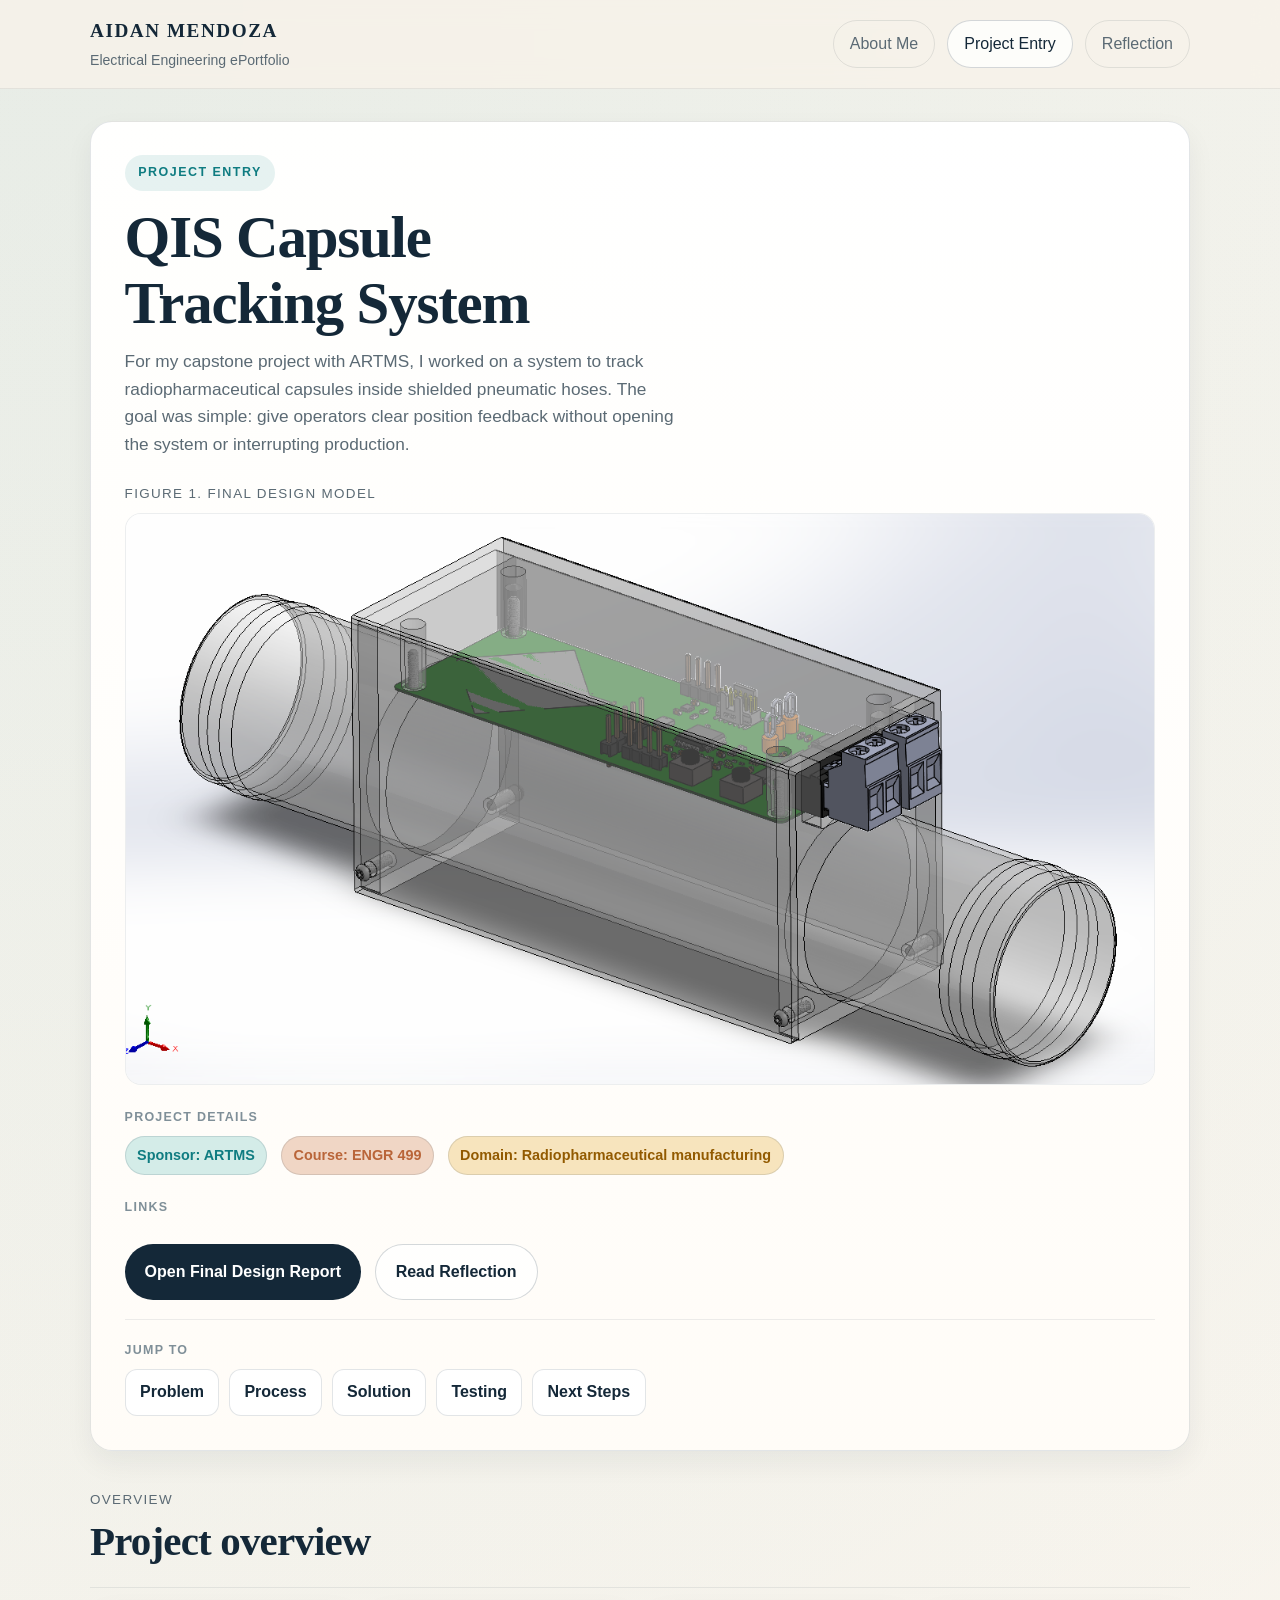
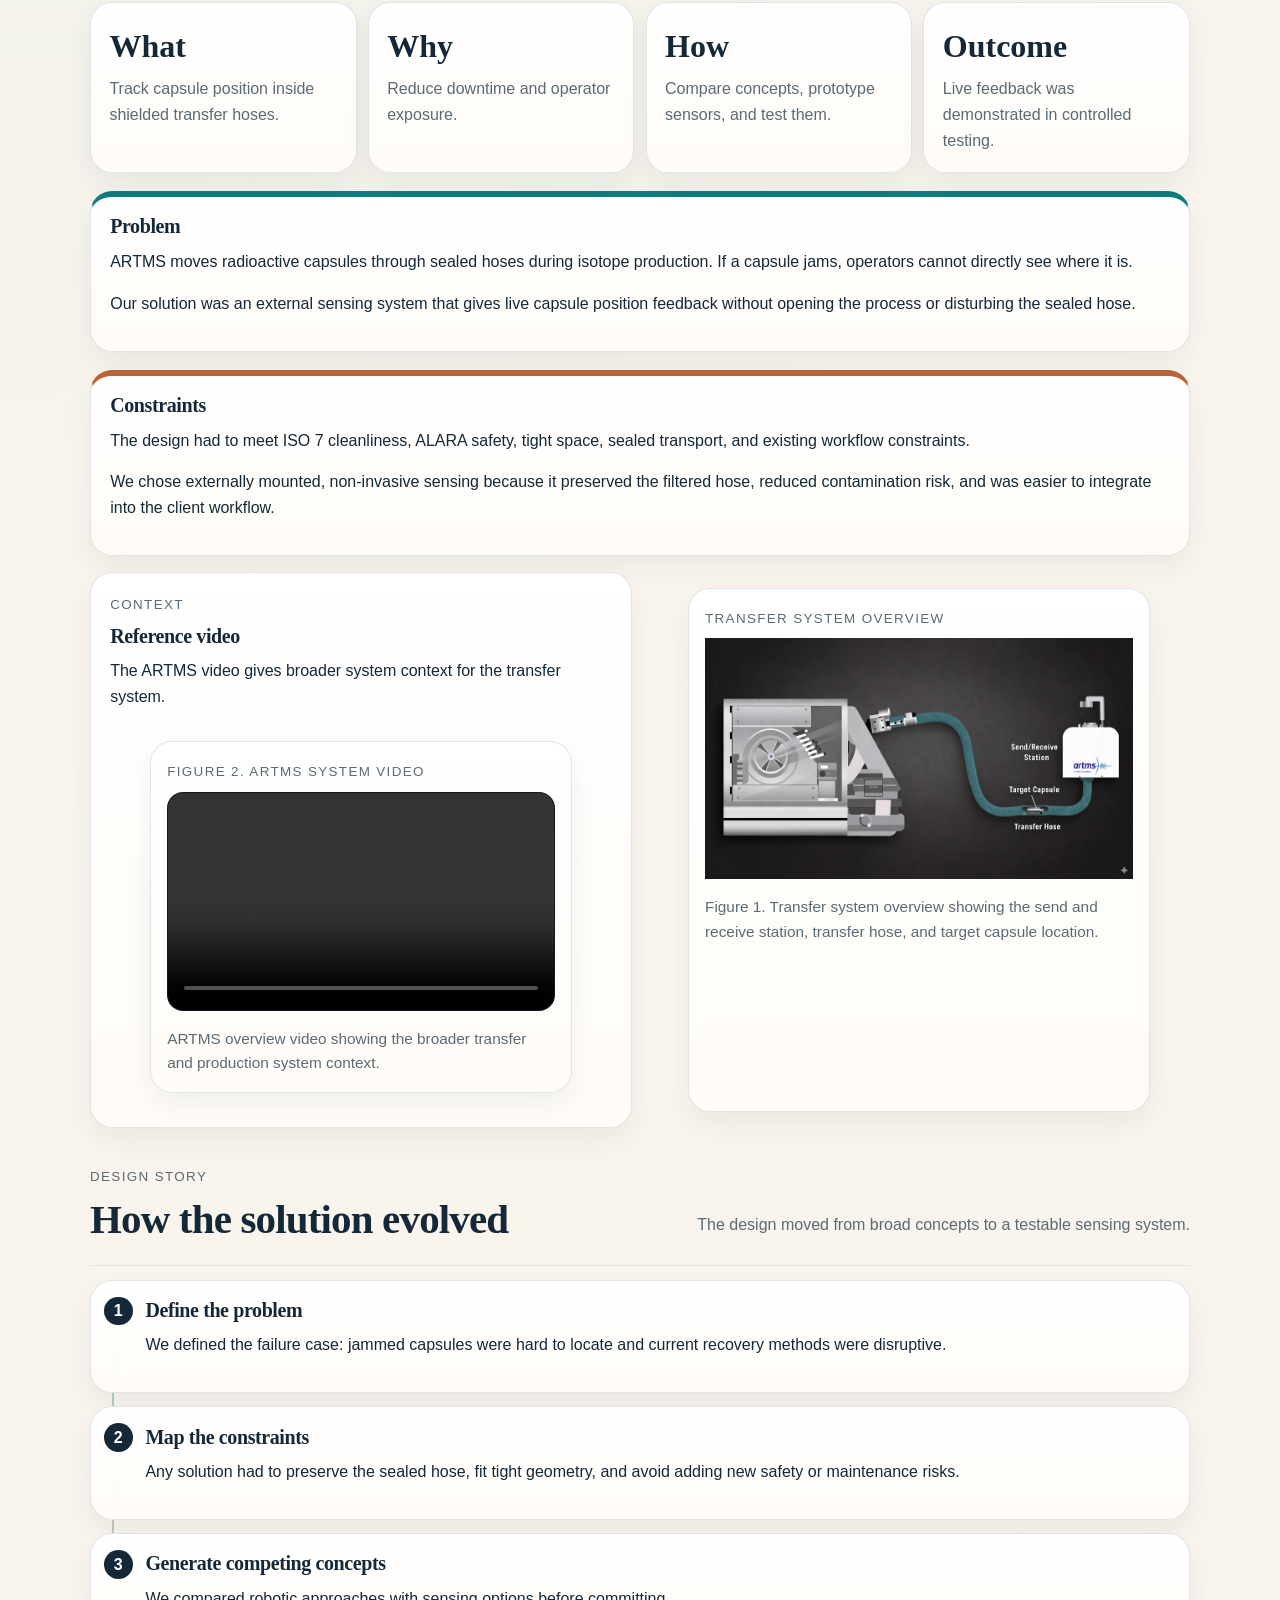
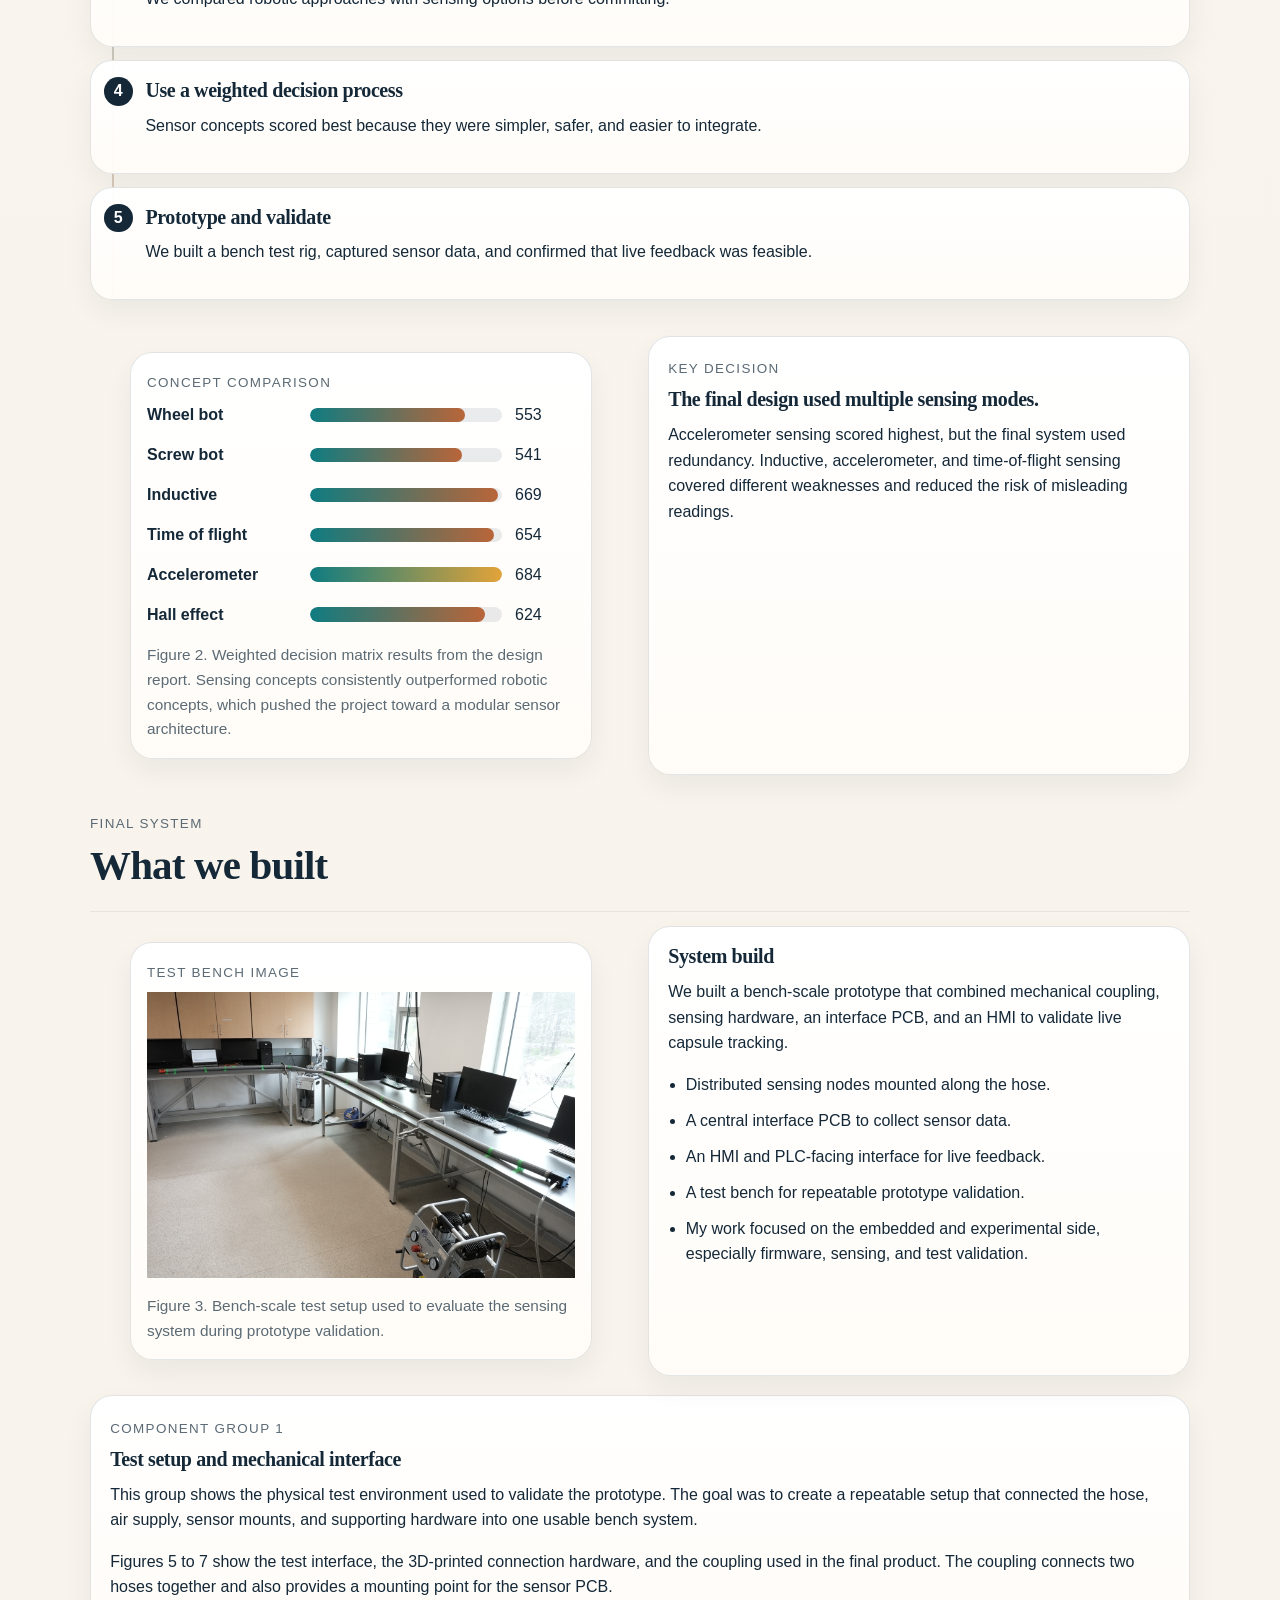
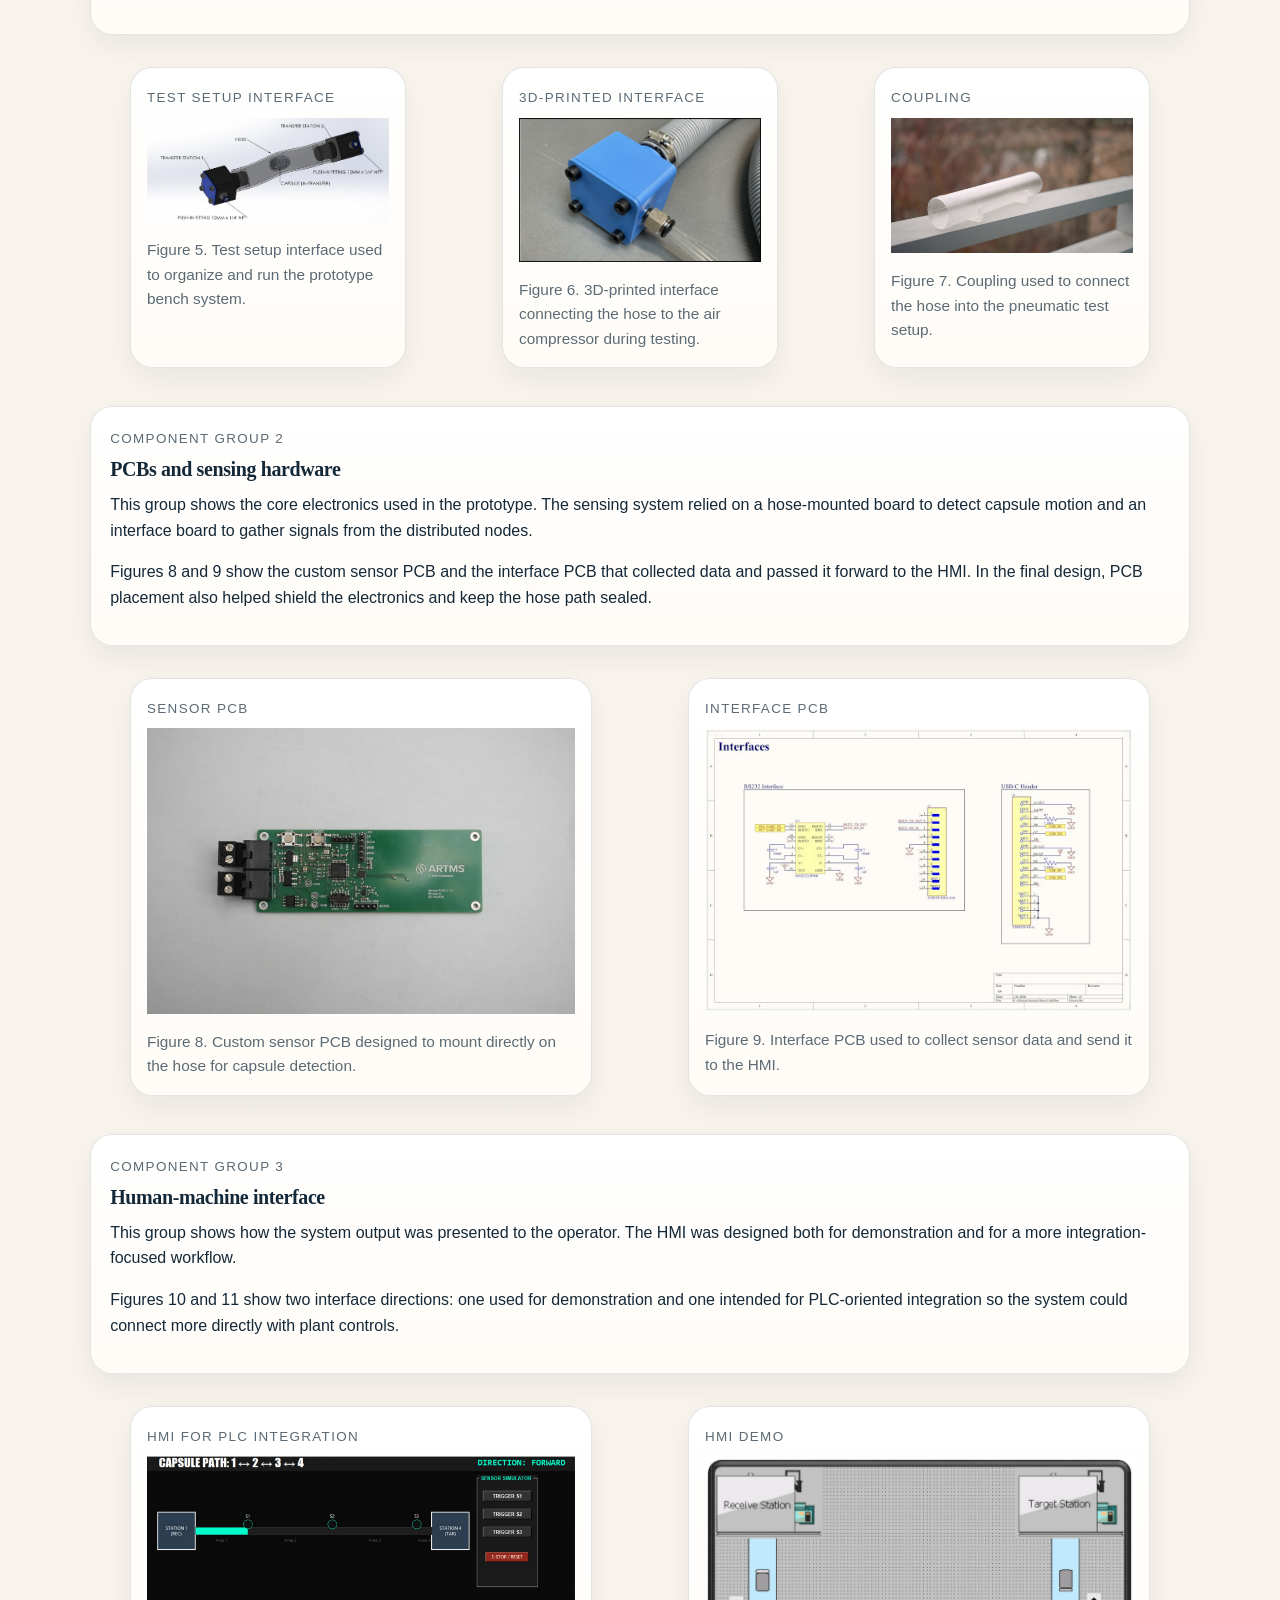
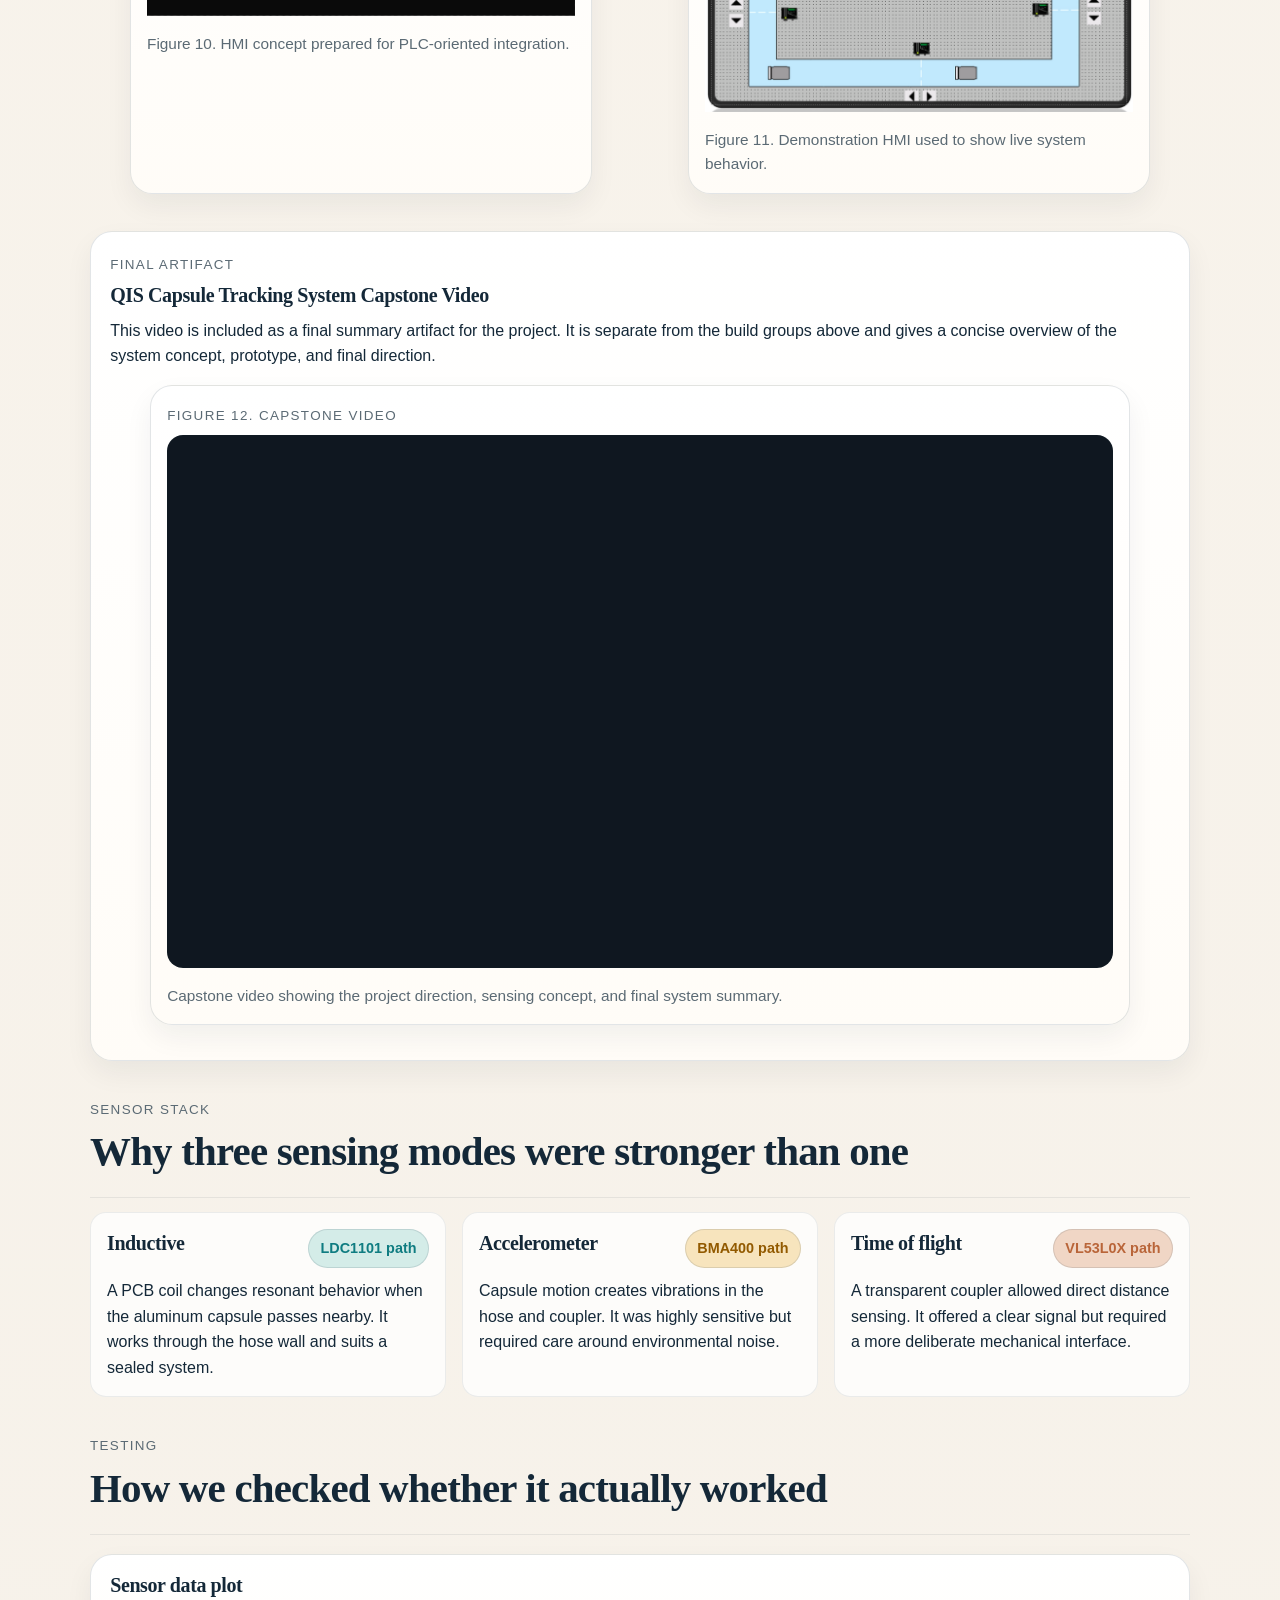
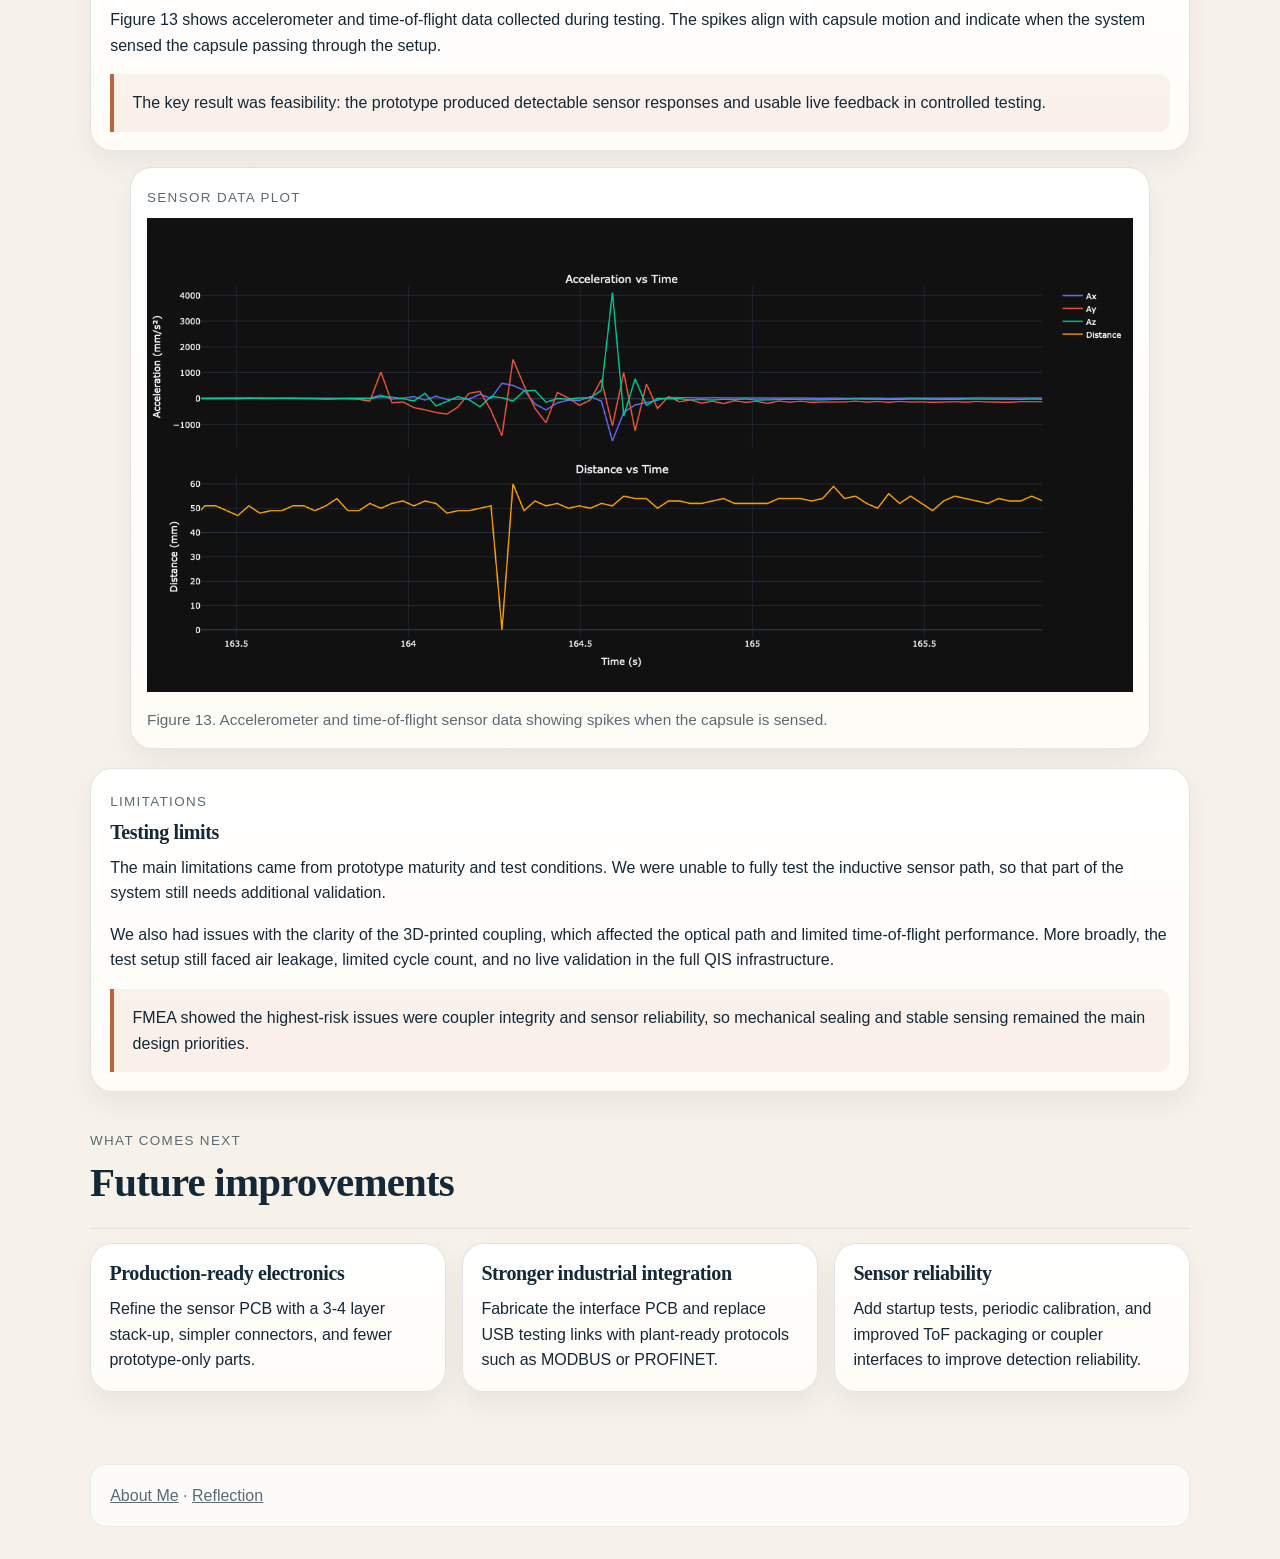
==== project.html @ 4aada0fa "Build portfolio site" ====
<!DOCTYPE html>
<html lang="en">
<head>
  <meta charset="UTF-8">
  <meta name="viewport" content="width=device-width, initial-scale=1.0">
  <title>Aidan Mendoza | Project Entry</title>
  <meta name="description" content="Capstone project entry for the ARTMS QIS Capsule Tracking System.">
  <link rel="stylesheet" href="styles.css">
</head>
<body>
  <header class="site-header">
    <div class="nav-shell">
      <a class="brand" href="index.html">
        <span class="brand-mark">Aidan Mendoza</span>
        <span class="brand-note">Electrical Engineering ePortfolio</span>
      </a>
      <nav class="nav-links" aria-label="Primary">
        <a href="index.html">About Me</a>
        <a href="project.html" aria-current="page">Project Entry</a>
        <a href="reflection.html">Reflection</a>
      </nav>
    </div>
  </header>

  <main class="page-shell">
    <section class="hero project-hero-full" id="top">
      <article class="hero-panel">
        <span class="kicker">Project Entry</span>
        <h1>QIS Capsule Tracking System</h1>
        <p class="lead">
          For my capstone project with ARTMS, I worked on a system to track radiopharmaceutical capsules inside shielded pneumatic hoses. The goal was simple: give operators clear position feedback without opening the system or interrupting production.
        </p>
        <figure class="hero-figure">
          <span class="figure-title">Figure 1. Final Design Model</span>
          <img src="finaldeisng.png" alt="Final 3D model of the QIS capsule tracking system with all major components.">
        </figure>
        <div class="hero-group">
          <span class="hero-group-label">Project Details</span>
        <div class="tag-list">
          <span class="tag teal">Sponsor: ARTMS</span>
          <span class="tag copper">Course: ENGR 499</span>
          <span class="tag signal">Domain: Radiopharmaceutical manufacturing</span>
        </div>
        </div>
        <div class="hero-group">
          <span class="hero-group-label">Links</span>
        <div class="hero-actions">
          <a class="button" href="Final Design Report I32.pdf">Open Final Design Report</a>
          <a class="ghost-button" href="reflection.html">Read Reflection</a>
        </div>
        </div>
        <nav class="project-subnav" aria-label="Project sections">
          <span class="hero-group-label">Jump To</span>
        <div class="project-anchors">
          <a href="#problem">Problem</a>
          <a href="#process">Process</a>
          <a href="#solution">Solution</a>
          <a href="#testing">Testing</a>
          <a href="#next">Next Steps</a>
        </div>
        </nav>
      </article>
    </section>

    <section class="section" id="problem">
      <div class="section-heading">
        <div>
          <span class="eyebrow">Overview</span>
          <h2>Project overview</h2>
        </div>
      </div>

      <div class="project-vitals">
        <article class="stat-card">
          <strong>What</strong>
          <span>Track capsule position inside shielded transfer hoses.</span>
        </article>
        <article class="stat-card">
          <strong>Why</strong>
          <span>Reduce downtime and operator exposure.</span>
        </article>
        <article class="stat-card">
          <strong>How</strong>
          <span>Compare concepts, prototype sensors, and test them.</span>
        </article>
        <article class="stat-card">
          <strong>Outcome</strong>
          <span>Live feedback was demonstrated in controlled testing.</span>
        </article>
      </div>

      <article class="panel topline-teal overview-block">
        <h3>Problem</h3>
        <p>
          ARTMS moves radioactive capsules through sealed hoses during isotope production. If a capsule jams, operators cannot directly see where it is.
        </p>
        <p>
          Our solution was an external sensing system that gives live capsule position feedback without opening the process or disturbing the sealed hose.
        </p>
      </article>

      <article class="panel topline-copper overview-block">
        <h3>Constraints</h3>
        <p>
          The design had to meet ISO 7 cleanliness, ALARA safety, tight space, sealed transport, and existing workflow constraints.
        </p>
        <p>
          We chose externally mounted, non-invasive sensing because it preserved the filtered hose, reduced contamination risk, and was easier to integrate into the client workflow.
        </p>
      </article>

      <div class="media-grid project-overview-media">
        <article class="panel">
          <span class="eyebrow">Context</span>
          <h3>Reference video</h3>
          <p>
            The ARTMS video gives broader system context for the transfer system.
          </p>
          <div class="embedded-video-stack">
            <figure class="viz">
              <span class="figure-title">Figure 2. ARTMS System Video</span>
              <div class="video-shell">
                <video class="video-frame" controls preload="metadata">
                  <source src="https://artms.ca/wp-content/themes/artms-2021/videos/expand_your_reach_telix.mp4" type="video/mp4">
                  Your browser does not support embedded video.
                </video>
              </div>
              <figcaption>
                ARTMS overview video showing the broader transfer and production system context.
              </figcaption>
            </figure>
          </div>
        </article>

        <figure class="viz">
          <span class="figure-title">Transfer System Overview</span>
          <img src="transferiamge.png" alt="ARTMS transfer hose system showing the send and receive station, transfer hose, and target capsule.">
          <figcaption>
            Figure 1. Transfer system overview showing the send and receive station, transfer hose, and target capsule location.
          </figcaption>
        </figure>
      </div>
    </section>

    <section class="section" id="process">
      <div class="section-heading">
        <div>
          <span class="eyebrow">Design Story</span>
          <h2>How the solution evolved</h2>
        </div>
        <p class="section-copy">
          The design moved from broad concepts to a testable sensing system.
        </p>
      </div>

      <div class="timeline">
        <article class="timeline-card" data-step="1">
          <h3>Define the problem</h3>
          <p>
            We defined the failure case: jammed capsules were hard to locate and current recovery methods were disruptive.
          </p>
        </article>
        <article class="timeline-card" data-step="2">
          <h3>Map the constraints</h3>
          <p>
            Any solution had to preserve the sealed hose, fit tight geometry, and avoid adding new safety or maintenance risks.
          </p>
        </article>
        <article class="timeline-card" data-step="3">
          <h3>Generate competing concepts</h3>
          <p>
            We compared robotic approaches with sensing options before committing.
          </p>
        </article>
        <article class="timeline-card" data-step="4">
          <h3>Use a weighted decision process</h3>
          <p>
            Sensor concepts scored best because they were simpler, safer, and easier to integrate.
          </p>
        </article>
        <article class="timeline-card" data-step="5">
          <h3>Prototype and validate</h3>
          <p>
            We built a bench test rig, captured sensor data, and confirmed that live feedback was feasible.
          </p>
        </article>
      </div>
    </section>

    <section class="section" id="solution">
      <div class="grid-2">
        <figure class="viz">
          <span class="figure-title">Concept Comparison</span>
          <div class="comparison-chart">
            <div class="bar-row">
              <strong>Wheel bot</strong>
              <div class="bar-track"><div class="bar-fill" style="width: 80.8%;"></div></div>
              <span>553</span>
            </div>
            <div class="bar-row">
              <strong>Screw bot</strong>
              <div class="bar-track"><div class="bar-fill" style="width: 79.1%;"></div></div>
              <span>541</span>
            </div>
            <div class="bar-row">
              <strong>Inductive</strong>
              <div class="bar-track"><div class="bar-fill" style="width: 97.8%;"></div></div>
              <span>669</span>
            </div>
            <div class="bar-row">
              <strong>Time of flight</strong>
              <div class="bar-track"><div class="bar-fill" style="width: 95.6%;"></div></div>
              <span>654</span>
            </div>
            <div class="bar-row highlight">
              <strong>Accelerometer</strong>
              <div class="bar-track"><div class="bar-fill" style="width: 100%;"></div></div>
              <span>684</span>
            </div>
            <div class="bar-row">
              <strong>Hall effect</strong>
              <div class="bar-track"><div class="bar-fill" style="width: 91.2%;"></div></div>
              <span>624</span>
            </div>
          </div>
          <figcaption>
            Figure 2. Weighted decision matrix results from the design report. Sensing concepts consistently outperformed robotic concepts, which pushed the project toward a modular sensor architecture.
          </figcaption>
        </figure>

        <article class="panel">
          <span class="eyebrow">Key Decision</span>
          <h3>The final design used multiple sensing modes.</h3>
          <p>
            Accelerometer sensing scored highest, but the final system used redundancy. Inductive, accelerometer, and time-of-flight sensing covered different weaknesses and reduced the risk of misleading readings.
          </p>
        </article>
      </div>
    </section>

    <section class="section">
      <div class="section-heading">
        <div>
          <span class="eyebrow">Final System</span>
          <h2>What we built</h2>
        </div>
      </div>

      <div class="media-grid">
        <figure class="viz">
          <span class="figure-title">Test Bench Image</span>
          <img src="DSC00459.JPG" alt="Bench-scale test setup for the QIS capsule tracking system.">
          <figcaption>
            Figure 3. Bench-scale test setup used to evaluate the sensing system during prototype validation.
          </figcaption>
        </figure>

        <article class="panel">
          <h3>System build</h3>
          <p>
            We built a bench-scale prototype that combined mechanical coupling, sensing hardware, an interface PCB, and an HMI to validate live capsule tracking.
          </p>
          <ul class="bullet-list">
            <li>Distributed sensing nodes mounted along the hose.</li>
            <li>A central interface PCB to collect sensor data.</li>
            <li>An HMI and PLC-facing interface for live feedback.</li>
            <li>A test bench for repeatable prototype validation.</li>
            <li>My work focused on the embedded and experimental side, especially firmware, sensing, and test validation.</li>
          </ul>
        </article>
      </div>

      <article class="panel build-group-copy">
        <span class="eyebrow">Component Group 1</span>
        <h3>Test setup and mechanical interface</h3>
        <p>
          This group shows the physical test environment used to validate the prototype. The goal was to create a repeatable setup that connected the hose, air supply, sensor mounts, and supporting hardware into one usable bench system.
        </p>
        <p>
          Figures 5 to 7 show the test interface, the 3D-printed connection hardware, and the coupling used in the final product. The coupling connects two hoses together and also provides a mounting point for the sensor PCB.
        </p>
      </article>

      <div class="grid-3 build-gallery">
        <figure class="viz">
          <span class="figure-title">Test Setup Interface</span>
          <img src="testsetup.png" alt="Test bench setup interface for the QIS capsule tracking prototype.">
          <figcaption>
            Figure 5. Test setup interface used to organize and run the prototype bench system.
          </figcaption>
        </figure>
        <figure class="viz">
          <span class="figure-title">3D-Printed Interface</span>
          <img src="Picture3.png" alt="3D-printed interface connecting the hose to the air compressor.">
          <figcaption>
            Figure 6. 3D-printed interface connecting the hose to the air compressor during testing.
          </figcaption>
        </figure>
        <figure class="viz">
          <span class="figure-title">Coupling</span>
          <img src="coupling.png" alt="Coupling component used in the QIS capsule tracking system test setup.">
          <figcaption>
            Figure 7. Coupling used to connect the hose into the pneumatic test setup.
          </figcaption>
        </figure>
      </div>

      <article class="panel build-group-copy">
        <span class="eyebrow">Component Group 2</span>
        <h3>PCBs and sensing hardware</h3>
        <p>
          This group shows the core electronics used in the prototype. The sensing system relied on a hose-mounted board to detect capsule motion and an interface board to gather signals from the distributed nodes.
        </p>
        <p>
          Figures 8 and 9 show the custom sensor PCB and the interface PCB that collected data and passed it forward to the HMI. In the final design, PCB placement also helped shield the electronics and keep the hose path sealed.
        </p>
      </article>

      <div class="grid-2 build-gallery">
        <figure class="viz">
          <span class="figure-title">Sensor PCB</span>
          <img src="DSC00461.JPG" alt="Custom sensor PCB designed to be mounted on the hose.">
          <figcaption>
            Figure 8. Custom sensor PCB designed to mount directly on the hose for capsule detection.
          </figcaption>
        </figure>
        <figure class="viz">
          <span class="figure-title">Interface PCB</span>
          <img src="interfacepcb.jpg" alt="Interface PCB that collects data from the sensor PCBs and sends it to the HMI.">
          <figcaption>
            Figure 9. Interface PCB used to collect sensor data and send it to the HMI.
          </figcaption>
        </figure>
      </div>

      <article class="panel build-group-copy">
        <span class="eyebrow">Component Group 3</span>
        <h3>Human-machine interface</h3>
        <p>
          This group shows how the system output was presented to the operator. The HMI was designed both for demonstration and for a more integration-focused workflow.
        </p>
        <p>
          Figures 10 and 11 show two interface directions: one used for demonstration and one intended for PLC-oriented integration so the system could connect more directly with plant controls.
        </p>
      </article>

      <div class="grid-2 build-gallery">
        <figure class="viz">
          <span class="figure-title">HMI for PLC Integration</span>
          <img src="hmi2.PNG" alt="HMI screen prepared for PLC integration.">
          <figcaption>
            Figure 10. HMI concept prepared for PLC-oriented integration.
          </figcaption>
        </figure>
        <figure class="viz">
          <span class="figure-title">HMI Demo</span>
          <img src="hmi1.PNG" alt="HMI screen used for demonstration of the capsule tracking system.">
          <figcaption>
            Figure 11. Demonstration HMI used to show live system behavior.
          </figcaption>
        </figure>
      </div>

      <article class="panel build-group-copy build-video-block">
        <span class="eyebrow">Final Artifact</span>
        <h3>QIS Capsule Tracking System Capstone Video</h3>
        <p>
          This video is included as a final summary artifact for the project. It is separate from the build groups above and gives a concise overview of the system concept, prototype, and final direction.
        </p>
        <figure class="viz">
          <span class="figure-title">Figure 12. Capstone Video</span>
          <div class="video-shell">
            <iframe
              class="video-frame"
              src="https://www.youtube.com/embed/qni2ZHnxNtM"
              title="ARTMS QIS Capsule Tracking System capstone video"
              allow="accelerometer; autoplay; clipboard-write; encrypted-media; gyroscope; picture-in-picture; web-share"
              referrerpolicy="strict-origin-when-cross-origin"
              allowfullscreen
            ></iframe>
          </div>
          <figcaption>
            Capstone video showing the project direction, sensing concept, and final system summary.
          </figcaption>
        </figure>
      </article>
    </section>

    <section class="section" id="next">
      <div class="section-heading">
        <div>
          <span class="eyebrow">Sensor Stack</span>
          <h2>Why three sensing modes were stronger than one</h2>
        </div>
      </div>

      <div class="sensor-strip">
        <article class="sensor-card">
          <header>
            <h3>Inductive</h3>
            <span class="tag teal">LDC1101 path</span>
          </header>
          <p>
            A PCB coil changes resonant behavior when the aluminum capsule passes nearby. It works through the hose wall and suits a sealed system.
          </p>
        </article>
        <article class="sensor-card">
          <header>
            <h3>Accelerometer</h3>
            <span class="tag signal">BMA400 path</span>
          </header>
          <p>
            Capsule motion creates vibrations in the hose and coupler. It was highly sensitive but required care around environmental noise.
          </p>
        </article>
        <article class="sensor-card">
          <header>
            <h3>Time of flight</h3>
            <span class="tag copper">VL53L0X path</span>
          </header>
          <p>
            A transparent coupler allowed direct distance sensing. It offered a clear signal but required a more deliberate mechanical interface.
          </p>
        </article>
      </div>
    </section>

    <section class="section" id="testing">
      <div class="section-heading">
        <div>
          <span class="eyebrow">Testing</span>
          <h2>How we checked whether it actually worked</h2>
        </div>
      </div>

      <article class="panel build-group-copy">
          <h3>Sensor data plot</h3>
          <p>
            Figure 13 shows accelerometer and time-of-flight data collected during testing. The spikes align with capsule motion and indicate when the system sensed the capsule passing through the setup.
          </p>
          <div class="callout">
            The key result was feasibility: the prototype produced detectable sensor responses and usable live feedback in controlled testing.
          </div>
      </article>

      <figure class="viz testing-plot">
          <span class="figure-title">Sensor Data Plot</span>
          <img src="newplot-2.png" alt="Accelerometer and time-of-flight sensor data where spikes indicate sensing of the capsule.">
          <figcaption>
            Figure 13. Accelerometer and time-of-flight sensor data showing spikes when the capsule is sensed.
          </figcaption>
      </figure>

      <article class="panel build-group-copy">
        <span class="eyebrow">Limitations</span>
        <h3>Testing limits</h3>
        <p>
          The main limitations came from prototype maturity and test conditions. We were unable to fully test the inductive sensor path, so that part of the system still needs additional validation.
        </p>
        <p>
          We also had issues with the clarity of the 3D-printed coupling, which affected the optical path and limited time-of-flight performance. More broadly, the test setup still faced air leakage, limited cycle count, and no live validation in the full QIS infrastructure.
        </p>
        <div class="callout">
          FMEA showed the highest-risk issues were coupler integrity and sensor reliability, so mechanical sealing and stable sensing remained the main design priorities.
        </div>
      </article>
    </section>

    <section class="section">
      <div class="section-heading">
        <div>
          <span class="eyebrow">What Comes Next</span>
          <h2>Future improvements</h2>
        </div>
      </div>

      <div class="grid-3">
        <article class="project-card">
          <h3>Production-ready electronics</h3>
          <p>Refine the sensor PCB with a 3-4 layer stack-up, simpler connectors, and fewer prototype-only parts.</p>
        </article>
        <article class="project-card">
          <h3>Stronger industrial integration</h3>
          <p>Fabricate the interface PCB and replace USB testing links with plant-ready protocols such as MODBUS or PROFINET.</p>
        </article>
        <article class="project-card">
          <h3>Sensor reliability</h3>
          <p>Add startup tests, periodic calibration, and improved ToF packaging or coupler interfaces to improve detection reliability.</p>
        </article>
      </div>
    </section>
  </main>

  <footer class="footer-shell">
    <div class="footer-card">
      <span><a href="index.html">About Me</a> · <a href="reflection.html">Reflection</a></span>
    </div>
  </footer>
</body>
</html>
---- styles.css ----
:root {
  --bg: #f6f1e9;
  --paper: #fffdf9;
  --paper-strong: #ffffff;
  --ink: #142838;
  --muted: #5b6a74;
  --steel: #7f8f98;
  --line: rgba(20, 40, 56, 0.12);
  --line-strong: rgba(20, 40, 56, 0.22);
  --teal: #0f7c81;
  --teal-soft: #d4ece8;
  --copper: #b96539;
  --copper-soft: #f0d6c5;
  --signal: #e2a339;
  --signal-soft: #f7e4bd;
  --success: #4d7d63;
  --success-soft: #dceadf;
  --shadow: 0 12px 28px rgba(20, 40, 56, 0.06);
  --radius-lg: 22px;
  --radius-md: 16px;
  --radius-sm: 12px;
  --max: 1100px;
}

* {
  box-sizing: border-box;
}

html {
  scroll-behavior: smooth;
}

body {
  margin: 0;
  color: var(--ink);
  background:
    radial-gradient(circle at top left, rgba(15, 124, 129, 0.08), transparent 24%),
    linear-gradient(180deg, #faf6ef 0%, var(--bg) 100%);
  font-family: "Trebuchet MS", "Gill Sans", "Segoe UI", sans-serif;
  line-height: 1.6;
}

a {
  color: inherit;
}

img,
svg {
  max-width: 100%;
  display: block;
}

.site-header {
  position: sticky;
  top: 0;
  z-index: 10;
  backdrop-filter: blur(12px);
  background: rgba(248, 243, 234, 0.78);
  border-bottom: 1px solid rgba(20, 40, 56, 0.08);
}

.nav-shell,
.page-shell,
.footer-shell {
  width: min(var(--max), calc(100% - 2rem));
  margin: 0 auto;
}

.nav-shell {
  display: flex;
  align-items: center;
  justify-content: space-between;
  gap: 1.5rem;
  padding: 1rem 0;
}

.brand {
  display: flex;
  flex-direction: column;
  gap: 0.15rem;
  text-decoration: none;
}

.brand-mark {
  font-family: Georgia, "Times New Roman", serif;
  font-size: 1.2rem;
  font-weight: 700;
  letter-spacing: 0.08em;
  text-transform: uppercase;
}

.brand-note {
  color: var(--muted);
  font-size: 0.88rem;
}

.nav-links {
  display: flex;
  flex-wrap: wrap;
  gap: 0.75rem;
}

.nav-links a {
  text-decoration: none;
  padding: 0.62rem 1rem;
  border-radius: 999px;
  border: 1px solid rgba(20, 40, 56, 0.1);
  color: var(--muted);
  transition: 180ms ease;
}

.nav-links a:hover,
.nav-links a[aria-current="page"] {
  color: var(--ink);
  background: rgba(255, 255, 255, 0.78);
  border-color: rgba(20, 40, 56, 0.18);
}

.page-shell {
  padding: 2rem 0 4.5rem;
}

.hero {
  display: grid;
  grid-template-columns: minmax(0, 1.35fr) minmax(280px, 0.8fr);
  gap: 1.1rem;
  align-items: stretch;
  margin-bottom: 1.2rem;
}

.project-hero {
  grid-template-columns: minmax(0, 1.15fr) minmax(360px, 1fr);
}

.project-hero-full {
  grid-template-columns: 1fr;
}

.hero-panel,
.panel,
.stat-card,
.timeline-card,
.project-card,
.quote-card,
.reflection-card,
.contact-card,
.metric-band,
.viz,
.skill-card,
.aside-card,
.resume-card {
  background: linear-gradient(180deg, rgba(255, 255, 255, 0.96), rgba(255, 252, 247, 0.96));
  border: 1px solid var(--line);
  border-radius: var(--radius-lg);
  box-shadow: var(--shadow);
}

.hero-panel {
  padding: 2.1rem;
  position: relative;
  overflow: hidden;
}

.hero-figure {
  margin: 1.35rem 0 0;
}

.hero-figure img {
  width: 100%;
  border-radius: var(--radius-md);
  border: 1px solid rgba(20, 40, 56, 0.08);
  background: white;
}

.hero-panel::after {
  content: "";
  position: absolute;
  inset: auto -10% -42% auto;
  width: 180px;
  height: 180px;
  border-radius: 50%;
  background: radial-gradient(circle, rgba(15, 124, 129, 0.1), transparent 68%);
}

.kicker {
  display: inline-flex;
  align-items: center;
  gap: 0.55rem;
  padding: 0.48rem 0.85rem;
  border-radius: 999px;
  background: rgba(15, 124, 129, 0.1);
  color: var(--teal);
  text-transform: uppercase;
  letter-spacing: 0.12em;
  font-size: 0.78rem;
  font-weight: 700;
}

h1,
h2,
h3,
h4 {
  font-family: Georgia, "Times New Roman", serif;
  line-height: 1.12;
  letter-spacing: -0.02em;
  margin: 0 0 0.7rem;
}

h1 {
  font-size: clamp(2.35rem, 4.6vw, 4.2rem);
  margin-top: 0.9rem;
  max-width: 16ch;
}

.hero-panel h1 {
  max-width: 18ch;
}

h2 {
  font-size: clamp(1.8rem, 3.2vw, 2.6rem);
}

h3 {
  font-size: 1.25rem;
}

p {
  margin: 0 0 1rem;
}

.lead {
  font-size: 1.08rem;
  color: var(--muted);
  max-width: 58ch;
}

.hero-actions,
.tag-list,
.link-list,
.micro-stats {
  display: flex;
  flex-wrap: wrap;
  gap: 0.85rem;
}

.hero-actions {
  margin-top: 1.15rem;
}

.hero-group {
  margin-top: 1.15rem;
}

.hero-group-label {
  display: inline-block;
  margin-bottom: 0.5rem;
  color: var(--steel);
  font-size: 0.78rem;
  font-weight: 700;
  letter-spacing: 0.1em;
  text-transform: uppercase;
}

.button,
.ghost-button {
  text-decoration: none;
  display: inline-flex;
  align-items: center;
  justify-content: center;
  gap: 0.5rem;
  border-radius: 999px;
  padding: 0.88rem 1.25rem;
  font-weight: 700;
  transition: 180ms ease;
}

.button {
  background: var(--ink);
  color: white;
}

.button:hover {
  transform: translateY(-1px);
  box-shadow: 0 18px 36px rgba(20, 40, 56, 0.18);
}

.ghost-button {
  color: var(--ink);
  border: 1px solid rgba(20, 40, 56, 0.18);
  background: rgba(255, 255, 255, 0.75);
}

.hero-side {
  display: grid;
  gap: 1rem;
}

.monogram-card,
.portrait-card {
  padding: 1.6rem;
  min-height: 100%;
  position: relative;
  overflow: hidden;
}

.portrait-card {
  display: grid;
  place-items: center;
  padding: 0;
  background: transparent;
  border: 0;
  box-shadow: none;
}

.portrait-image {
  width: 100%;
  aspect-ratio: 4 / 5;
  object-fit: cover;
  object-position: center 28%;
  border-radius: 28px;
  box-shadow: 0 16px 36px rgba(20, 40, 56, 0.16);
}

.tag {
  padding: 0.42rem 0.72rem;
  border-radius: 999px;
  border: 1px solid rgba(20, 40, 56, 0.12);
  background: rgba(244, 239, 231, 0.95);
  color: var(--ink);
  font-size: 0.9rem;
  font-weight: 600;
}

.tag.teal {
  background: var(--teal-soft);
  color: var(--teal);
}

.tag.copper {
  background: var(--copper-soft);
  color: var(--copper);
}

.tag.signal {
  background: var(--signal-soft);
  color: #925a00;
}

.grid-3,
.grid-2,
.card-grid,
.skill-grid,
.reflection-grid,
.media-grid {
  display: grid;
  gap: 1rem;
}

.grid-3,
.card-grid,
.skill-grid {
  grid-template-columns: repeat(3, minmax(0, 1fr));
}

.grid-2,
.reflection-grid,
.media-grid {
  grid-template-columns: repeat(2, minmax(0, 1fr));
}

.section {
  margin-top: 2.2rem;
}

.section-heading {
  display: flex;
  align-items: end;
  justify-content: space-between;
  gap: 1rem;
  margin-bottom: 0.85rem;
  padding-bottom: 0.7rem;
  border-bottom: 1px solid rgba(20, 40, 56, 0.08);
}

.section-copy {
  max-width: 60ch;
  color: var(--muted);
}

.overview-block {
  margin-top: 1.15rem;
}

.build-group-copy {
  margin-top: 1.2rem;
  margin-bottom: 1rem;
}

.build-gallery {
  margin-bottom: 1.35rem;
}

.testing-plot {
  margin-bottom: 1rem;
}

.personal-photo-grid {
  display: grid;
  grid-template-columns: repeat(3, minmax(0, 1fr));
  gap: 1rem;
}

.personal-photo {
  max-width: none;
}

.stat-card,
.skill-card,
.timeline-card,
.project-card,
.reflection-card,
.aside-card,
.contact-card,
.resume-card {
  padding: 1.15rem;
}

.resume-card {
  display: grid;
  gap: 1rem;
}

.resume-actions {
  display: flex;
  flex-wrap: wrap;
  gap: 0.85rem;
  justify-content: flex-start;
}

.project-link-row {
  display: grid;
  gap: 0.45rem;
  justify-items: flex-start;
}

.project-link-row .small {
  margin: 0;
}

.video-shell {
  border-radius: var(--radius-md);
  overflow: hidden;
  border: 1px solid rgba(20, 40, 56, 0.1);
  background: #0f1720;
}

.project-overview-media {
  margin-top: 1rem;
}

.embedded-video-stack {
  display: grid;
  gap: 1rem;
}

.video-frame {
  width: 100%;
  aspect-ratio: 16 / 9;
  border: 0;
  display: block;
}

.resume-frame {
  width: 100%;
  min-height: 980px;
  border: 1px solid rgba(20, 40, 56, 0.1);
  border-radius: var(--radius-md);
  background: white;
}

.resume-fallback {
  margin: 0;
  padding: 1rem;
}

.stat-card strong,
.metric strong {
  display: block;
  font-size: 2rem;
  font-family: Georgia, "Times New Roman", serif;
  margin-bottom: 0.25rem;
}

.stat-card span,
.metric span {
  color: var(--muted);
}

.split-panel {
  display: grid;
  grid-template-columns: repeat(2, minmax(0, 1fr));
  gap: 0.9rem;
}

.panel {
  padding: 1.15rem 1.2rem;
}

.panel.topline-teal {
  border-top: 6px solid var(--teal);
}

.panel.topline-copper {
  border-top: 6px solid var(--copper);
}

.bullet-list {
  padding-left: 1.1rem;
  margin: 0;
}

.bullet-list li {
  margin-bottom: 0.65rem;
}

.timeline {
  position: relative;
  display: grid;
  gap: 0.8rem;
}

.timeline::before {
  content: "";
  position: absolute;
  left: 22px;
  top: 0;
  bottom: 0;
  width: 2px;
  background: linear-gradient(180deg, rgba(15, 124, 129, 0.35), rgba(185, 101, 57, 0.3));
}

.timeline-card {
  position: relative;
  padding-left: 3.4rem;
}

.timeline-card::before {
  content: attr(data-step);
  position: absolute;
  left: 0.8rem;
  top: 1rem;
  width: 1.8rem;
  height: 1.8rem;
  border-radius: 50%;
  display: grid;
  place-items: center;
  background: var(--ink);
  color: white;
  font-weight: 700;
}

.metric-band {
  padding: 0.8rem;
  display: grid;
  grid-template-columns: repeat(4, minmax(0, 1fr));
  gap: 0.65rem;
}

.metric {
  padding: 1rem;
  border-radius: var(--radius-md);
  background: rgba(255, 255, 255, 0.78);
  border: 1px solid rgba(20, 40, 56, 0.08);
}

.comparison-chart {
  display: grid;
  gap: 0.9rem;
}

.bar-row {
  display: grid;
  grid-template-columns: 150px minmax(0, 1fr) 60px;
  align-items: center;
  gap: 0.8rem;
}

.bar-track {
  height: 0.9rem;
  border-radius: 999px;
  background: rgba(20, 40, 56, 0.09);
  overflow: hidden;
}

.bar-fill {
  height: 100%;
  border-radius: inherit;
  background: linear-gradient(90deg, var(--teal), var(--copper));
}

.bar-row.highlight .bar-fill {
  background: linear-gradient(90deg, #0f7c81, #e2a339);
}

.figure-title,
.eyebrow {
  display: inline-block;
  color: var(--muted);
  font-size: 0.84rem;
  letter-spacing: 0.1em;
  text-transform: uppercase;
  margin-bottom: 0.55rem;
}

.viz {
  padding: 1rem;
}

.viz figcaption {
  margin-top: 1rem;
  color: var(--muted);
  font-size: 0.96rem;
}

.sensor-strip {
  display: grid;
  grid-template-columns: repeat(3, minmax(0, 1fr));
  gap: 1rem;
}

.sensor-card {
  padding: 1rem;
  border-radius: var(--radius-md);
  border: 1px solid rgba(20, 40, 56, 0.08);
  background: rgba(255, 255, 255, 0.74);
}

.sensor-card header {
  display: flex;
  align-items: center;
  justify-content: space-between;
  gap: 0.6rem;
  margin-bottom: 0.65rem;
}

.sensor-card p:last-child,
.project-card p:last-child,
.reflection-card p:last-child,
.contact-card p:last-child {
  margin-bottom: 0;
}

.quote-card {
  padding: 1.5rem;
  display: grid;
  gap: 0.8rem;
  background:
    linear-gradient(135deg, rgba(15, 124, 129, 0.1), rgba(255, 255, 255, 0.8)),
    rgba(255, 255, 255, 0.86);
}

.quote-card blockquote {
  margin: 0;
  font-family: Georgia, "Times New Roman", serif;
  font-size: 1.18rem;
  line-height: 1.35;
}

.project-vitals {
  display: grid;
  grid-template-columns: repeat(4, minmax(0, 1fr));
  gap: 0.7rem;
}

.visual-shell {
  border-radius: 26px;
  overflow: hidden;
  border: 1px solid rgba(20, 40, 56, 0.08);
  background: #fbf8f2;
}

.callout {
  padding: 1rem 1.15rem;
  border-left: 4px solid var(--copper);
  background: rgba(185, 101, 57, 0.08);
  color: var(--ink);
  border-radius: 0 var(--radius-sm) var(--radius-sm) 0;
}

.footer-shell {
  padding: 0 0 2rem;
}

.footer-card {
  padding: 1.1rem 1.2rem;
  border-radius: var(--radius-md);
  border: 1px solid rgba(20, 40, 56, 0.08);
  background: rgba(255, 255, 255, 0.7);
  color: var(--muted);
  display: flex;
  justify-content: space-between;
  gap: 1rem;
  flex-wrap: wrap;
}

.small {
  font-size: 0.92rem;
  color: var(--muted);
}

.simple-list {
  margin: 0;
  padding-left: 1.1rem;
  color: var(--muted);
}

.simple-list li {
  margin-bottom: 0.45rem;
}

.section-intro {
  max-width: 62ch;
  color: var(--muted);
  margin-bottom: 1rem;
}

.experience-list {
  display: grid;
  gap: 0.75rem;
}

.experience-item {
  display: grid;
  grid-template-columns: 180px minmax(0, 1fr);
  gap: 1rem;
  padding: 1rem 0;
  border-bottom: 1px solid rgba(20, 40, 56, 0.08);
}

.experience-item:last-child {
  border-bottom: 0;
}

.experience-label {
  color: var(--muted);
  font-size: 0.94rem;
}

.experience-item h3 {
  margin-bottom: 0.25rem;
}

.compact-grid {
  display: grid;
  grid-template-columns: repeat(3, minmax(0, 1fr));
  gap: 0.75rem;
}

.summary-band {
  padding: 1rem 1.15rem;
  border-radius: var(--radius-md);
  border: 1px solid rgba(20, 40, 56, 0.08);
  background: rgba(255, 255, 255, 0.72);
}

.project-anchors {
  display: flex;
  flex-wrap: wrap;
  gap: 0.6rem;
}

.project-subnav {
  margin-top: 1.15rem;
  padding-top: 1rem;
  border-top: 1px solid rgba(20, 40, 56, 0.08);
}

.project-anchors a {
  text-decoration: none;
  color: var(--ink);
  padding: 0.62rem 0.9rem;
  border-radius: var(--radius-sm);
  background: rgba(255, 255, 255, 0.96);
  border: 1px solid rgba(20, 40, 56, 0.12);
  font-weight: 700;
}

.project-anchors a:hover {
  background: rgba(15, 124, 129, 0.08);
  border-color: rgba(15, 124, 129, 0.28);
}

.accent-text {
  color: var(--teal);
}

.copper-text {
  color: var(--copper);
}

.tight {
  margin-bottom: 0.4rem;
}

@media (max-width: 980px) {
  .hero,
  .grid-3,
  .grid-2,
  .card-grid,
  .skill-grid,
  .reflection-grid,
  .media-grid,
  .split-panel,
  .sensor-strip,
  .project-vitals,
  .metric-band {
    grid-template-columns: 1fr;
  }

  .compact-grid,
  .experience-item {
    grid-template-columns: 1fr;
  }

  .personal-photo-grid {
    grid-template-columns: 1fr;
  }

  .bar-row {
    grid-template-columns: 1fr;
  }

  .nav-shell {
    align-items: flex-start;
    flex-direction: column;
  }

  .hero-panel {
    padding: 2rem;
  }
}

@media (max-width: 640px) {
  .page-shell {
    padding-top: 1.4rem;
  }

  .hero-panel,
  .panel,
  .stat-card,
  .timeline-card,
  .project-card,
  .quote-card,
  .reflection-card,
  .contact-card,
  .viz,
  .skill-card,
  .aside-card,
  .resume-card {
    border-radius: 22px;
  }

  .resume-frame {
    min-height: 680px;
  }

  h1 {
    font-size: 2.35rem;
  }
}
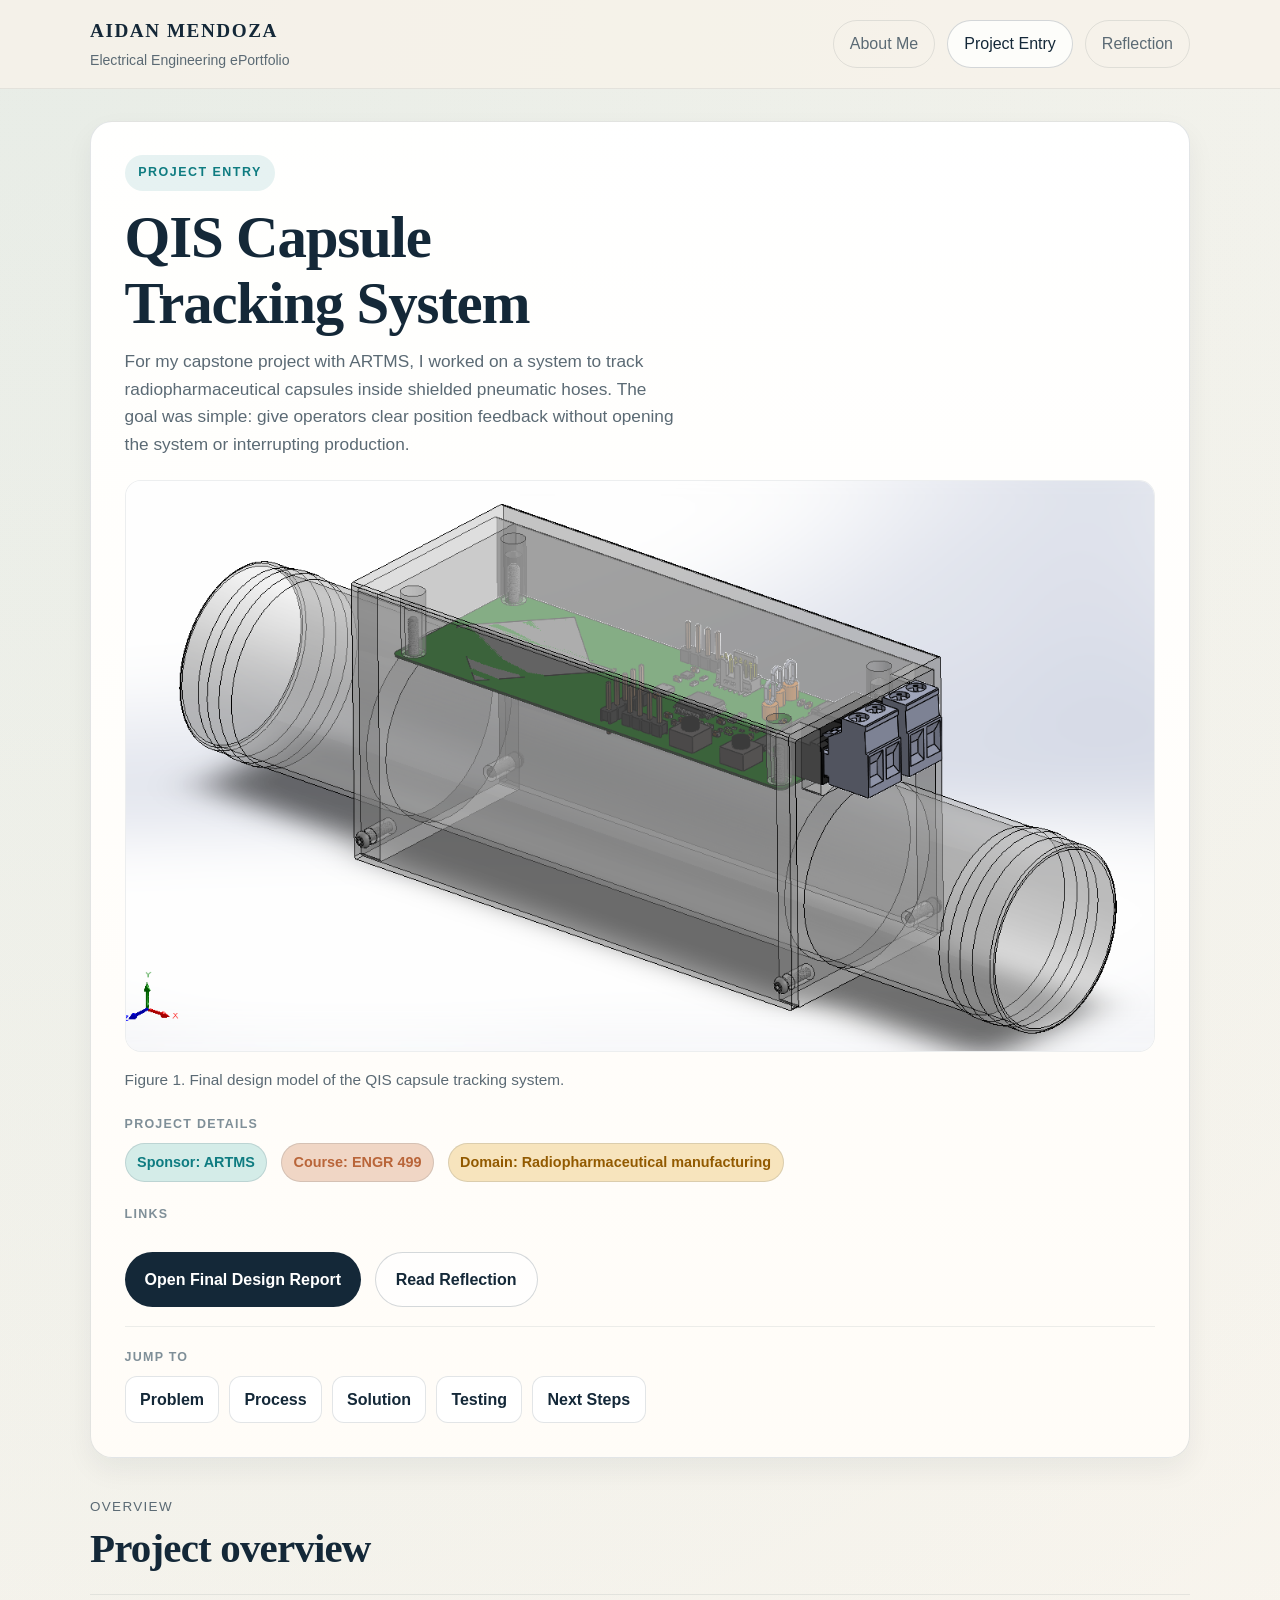
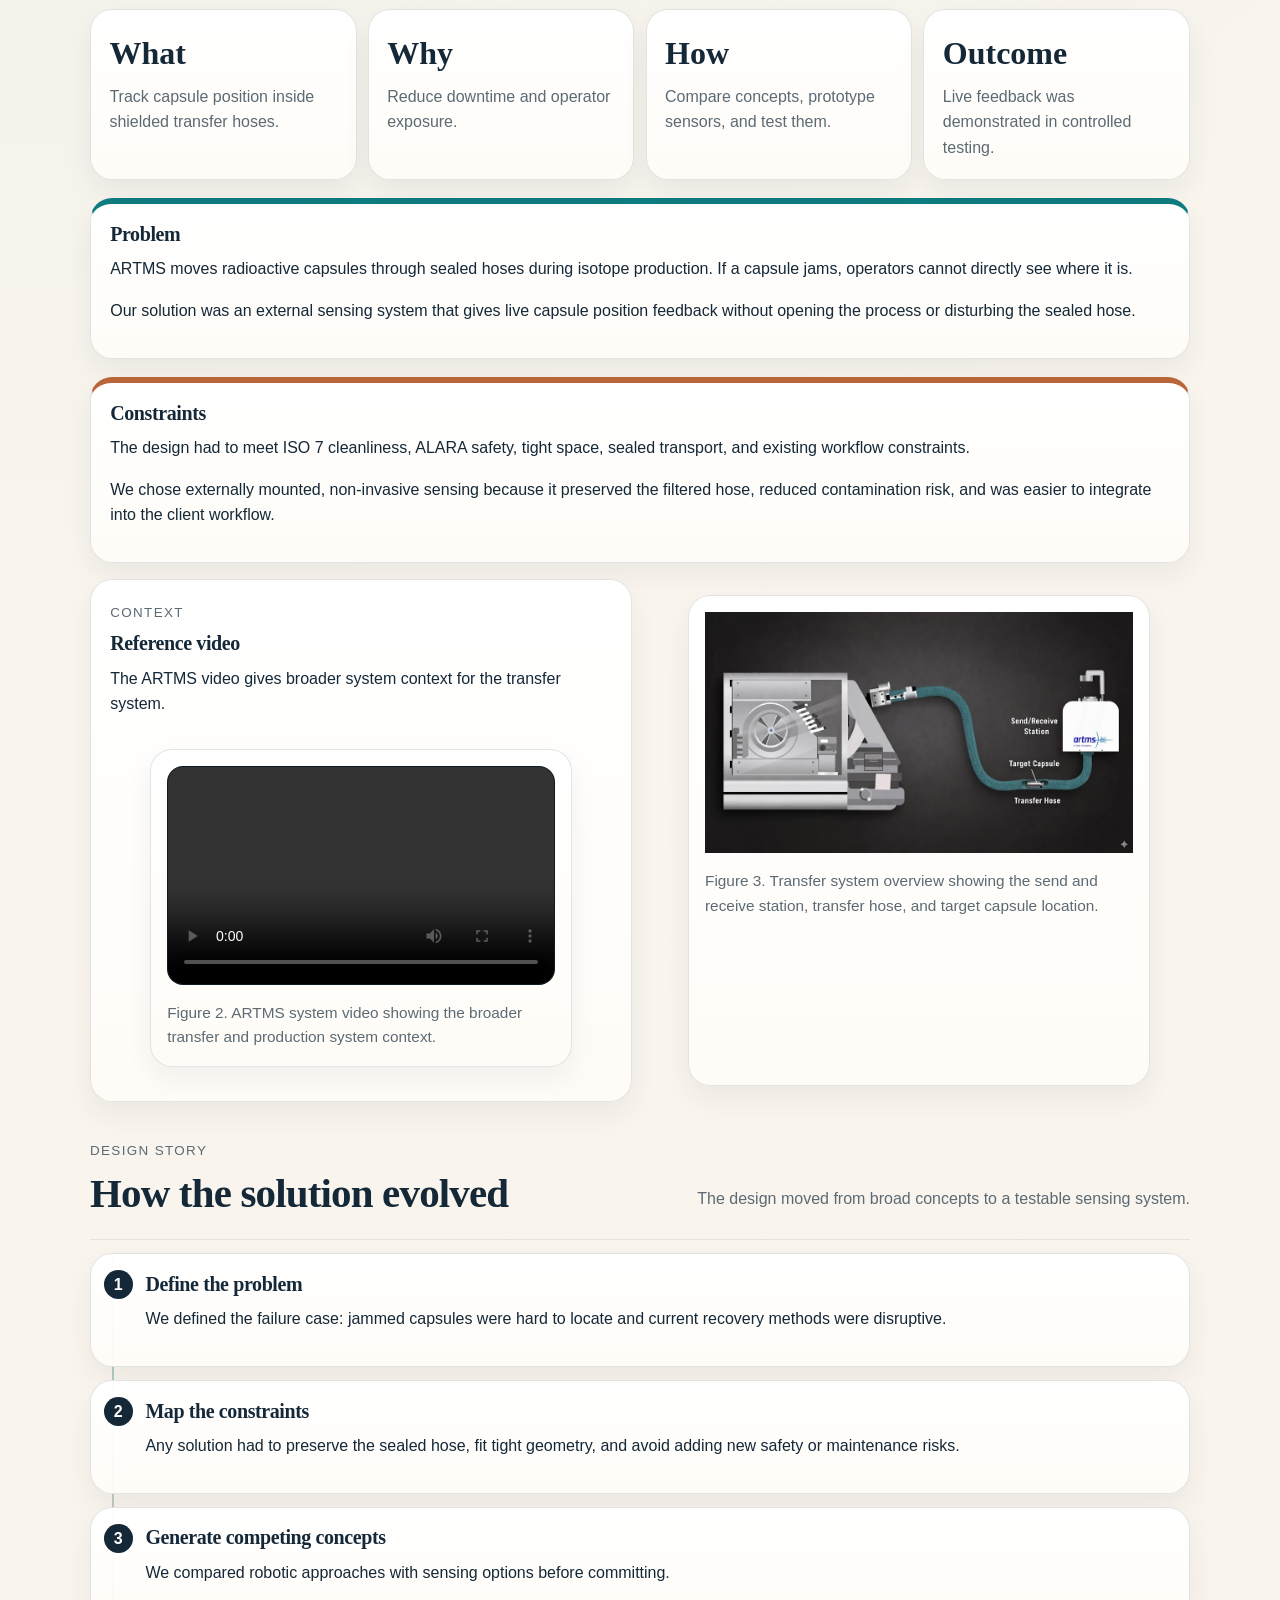
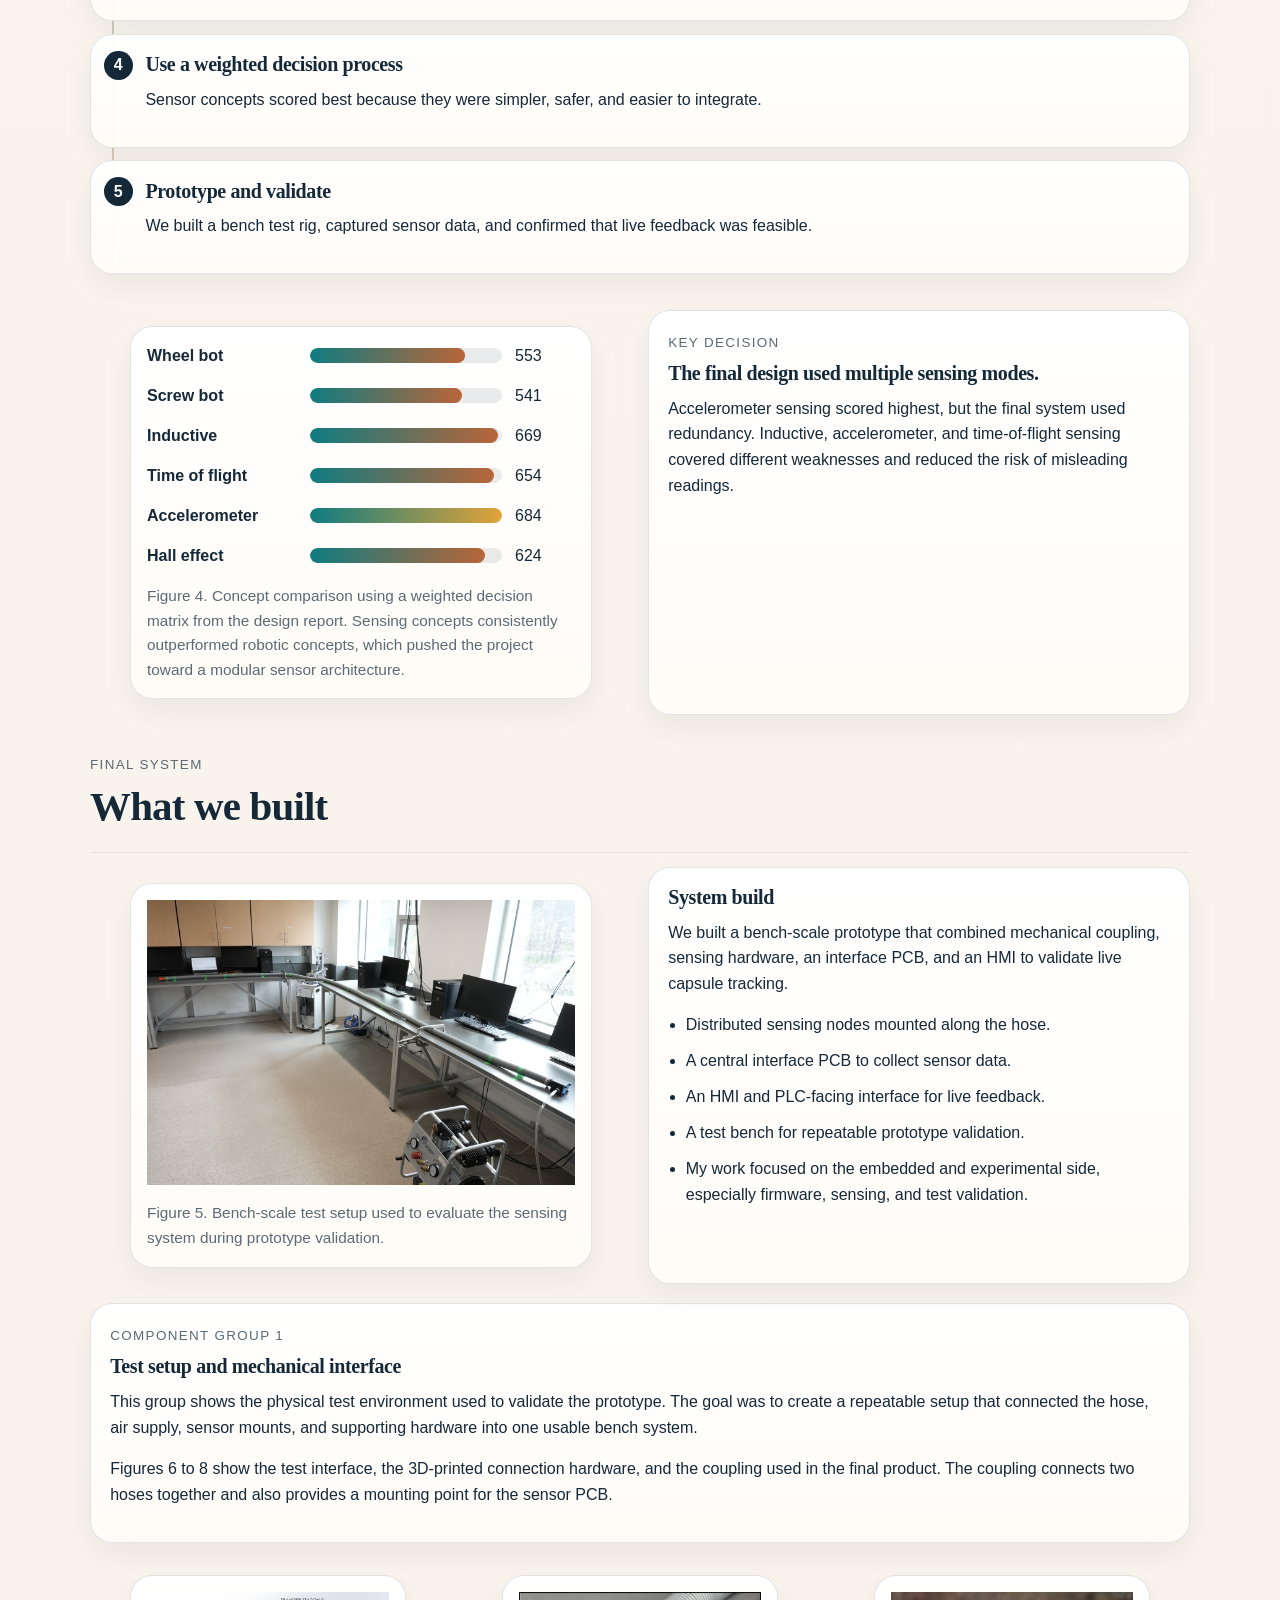
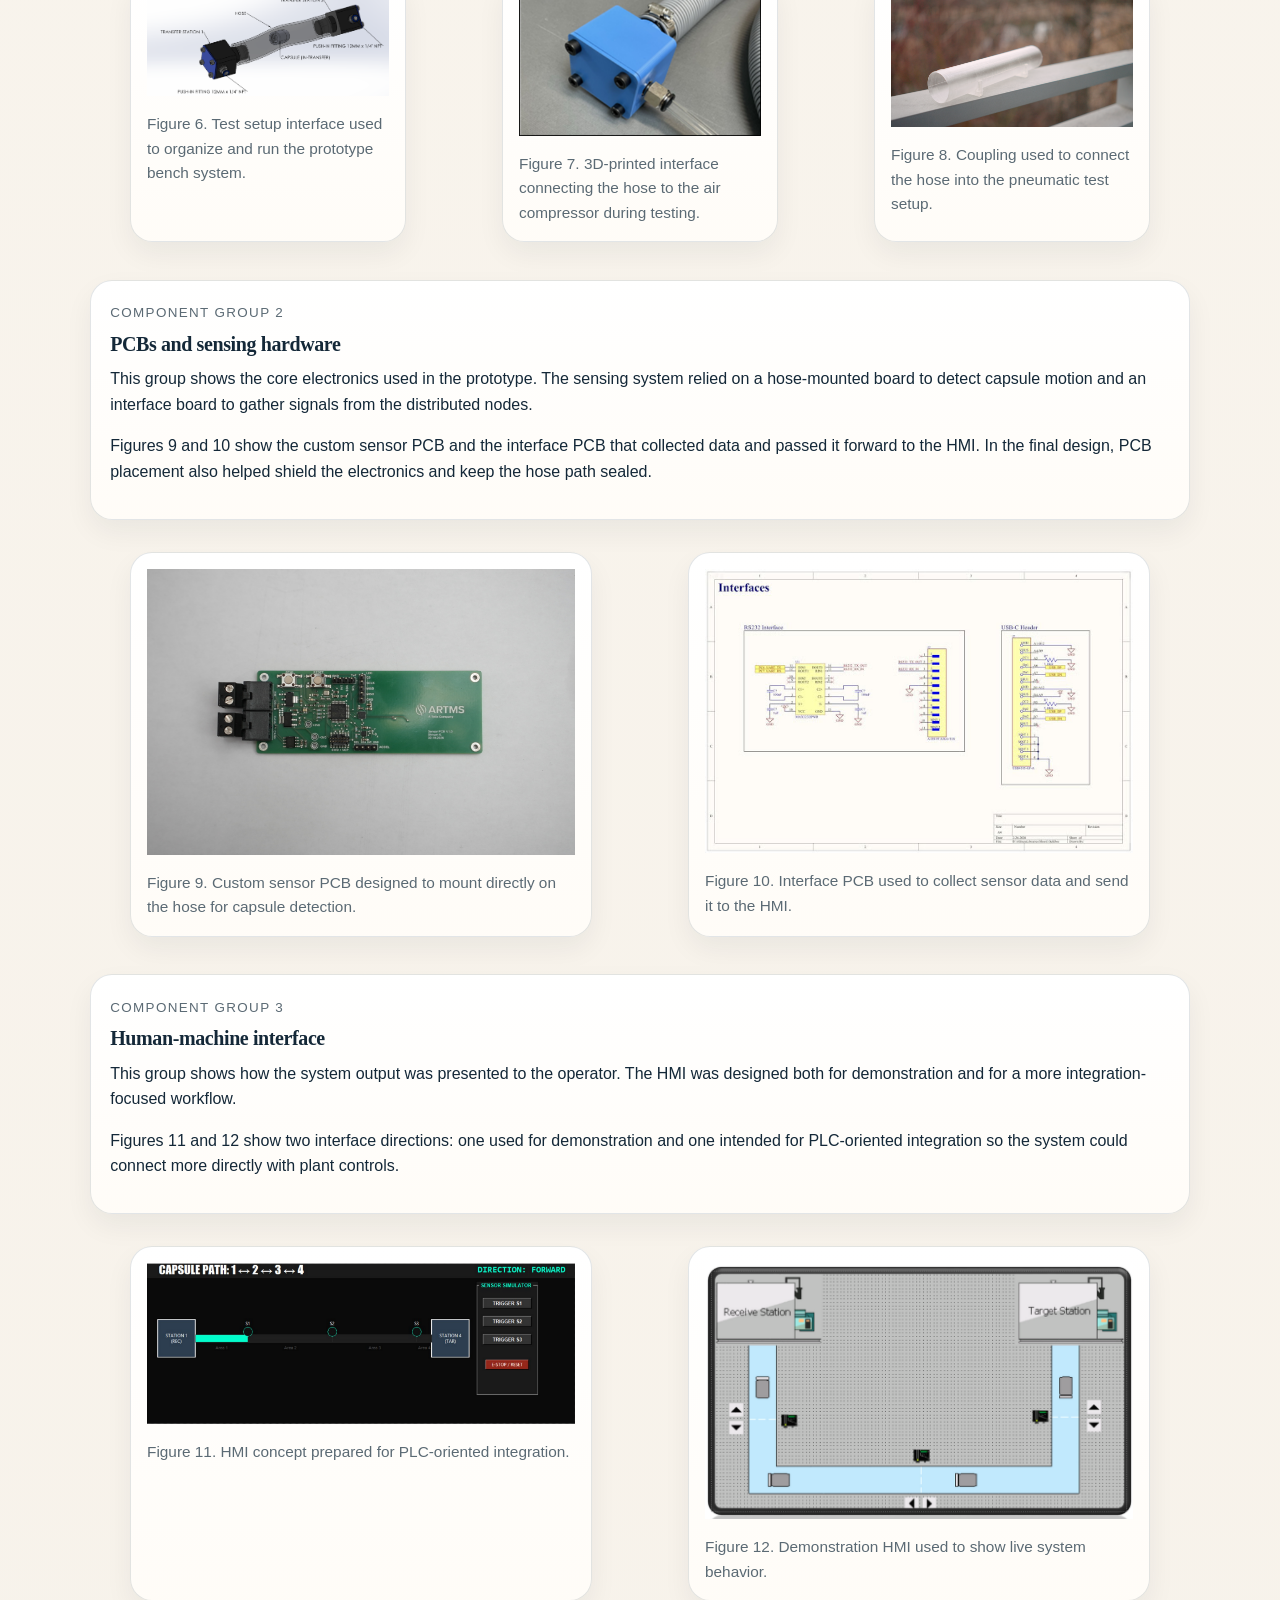
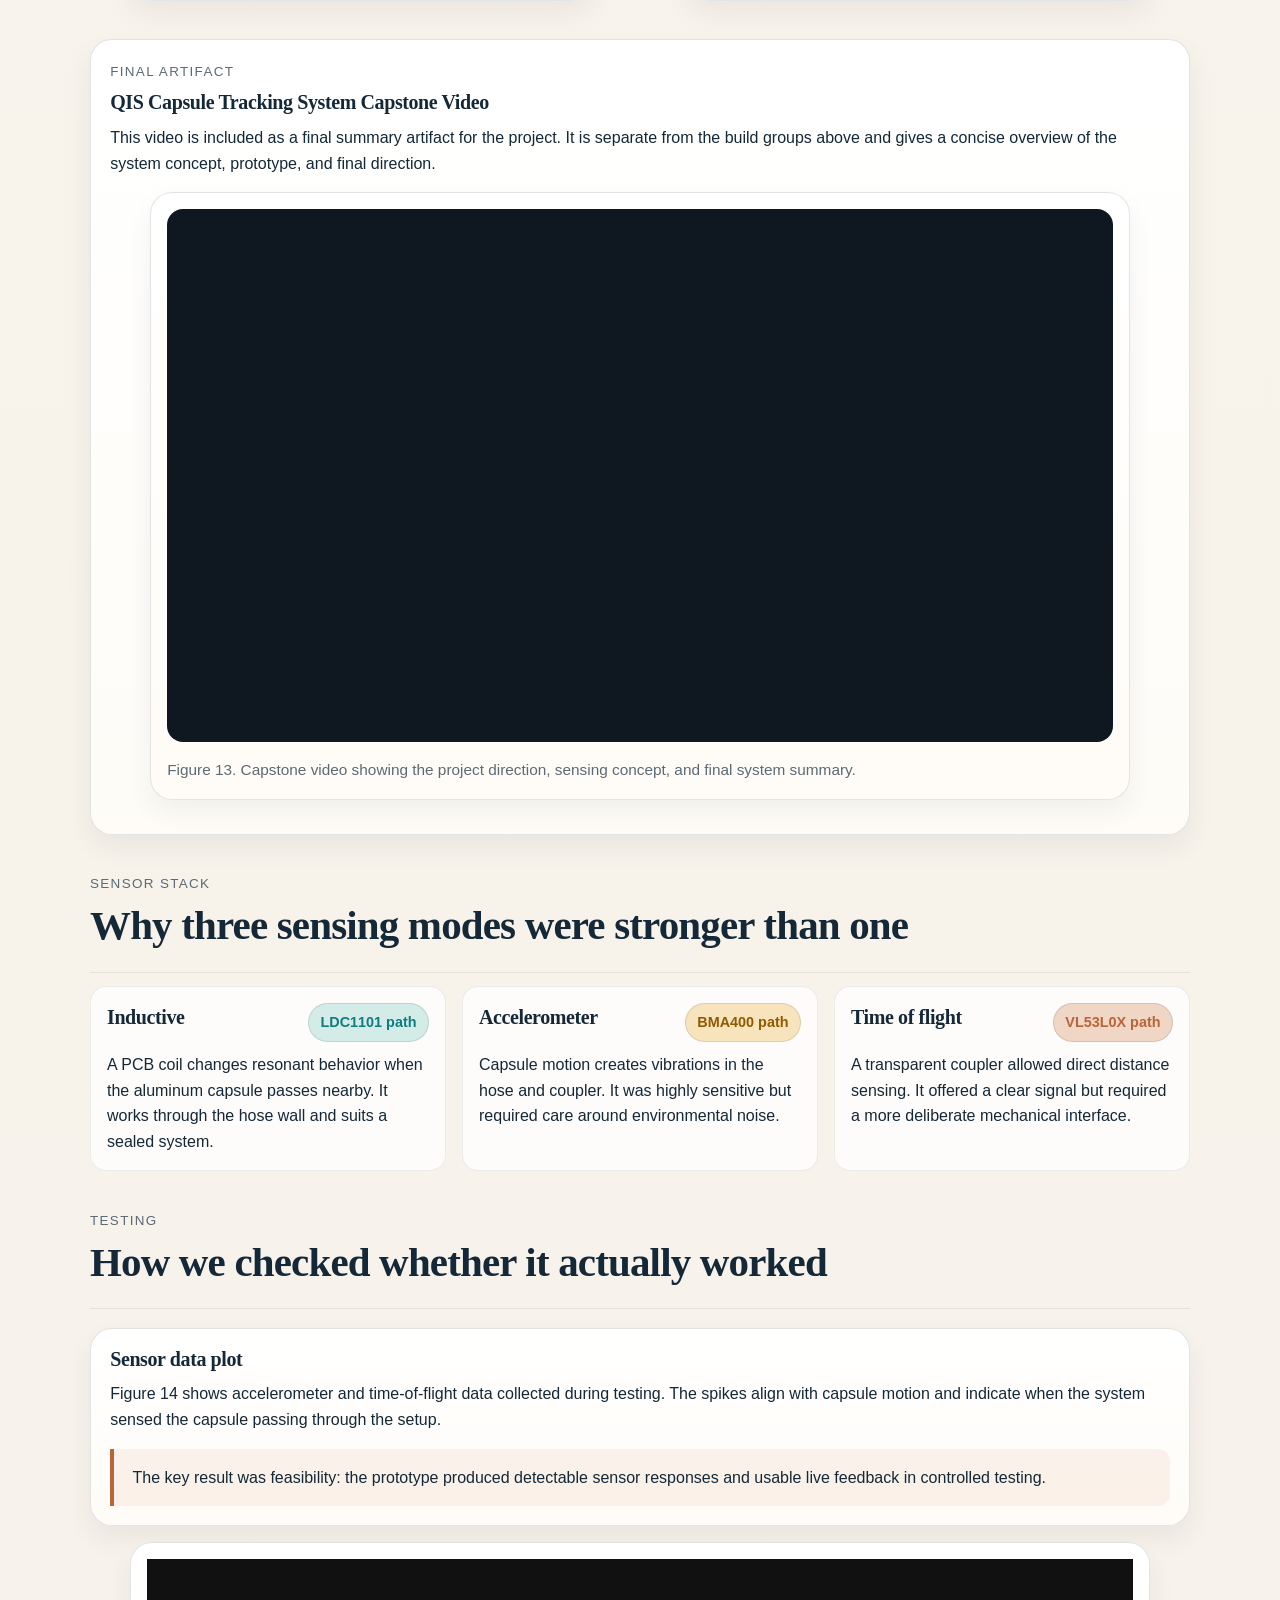
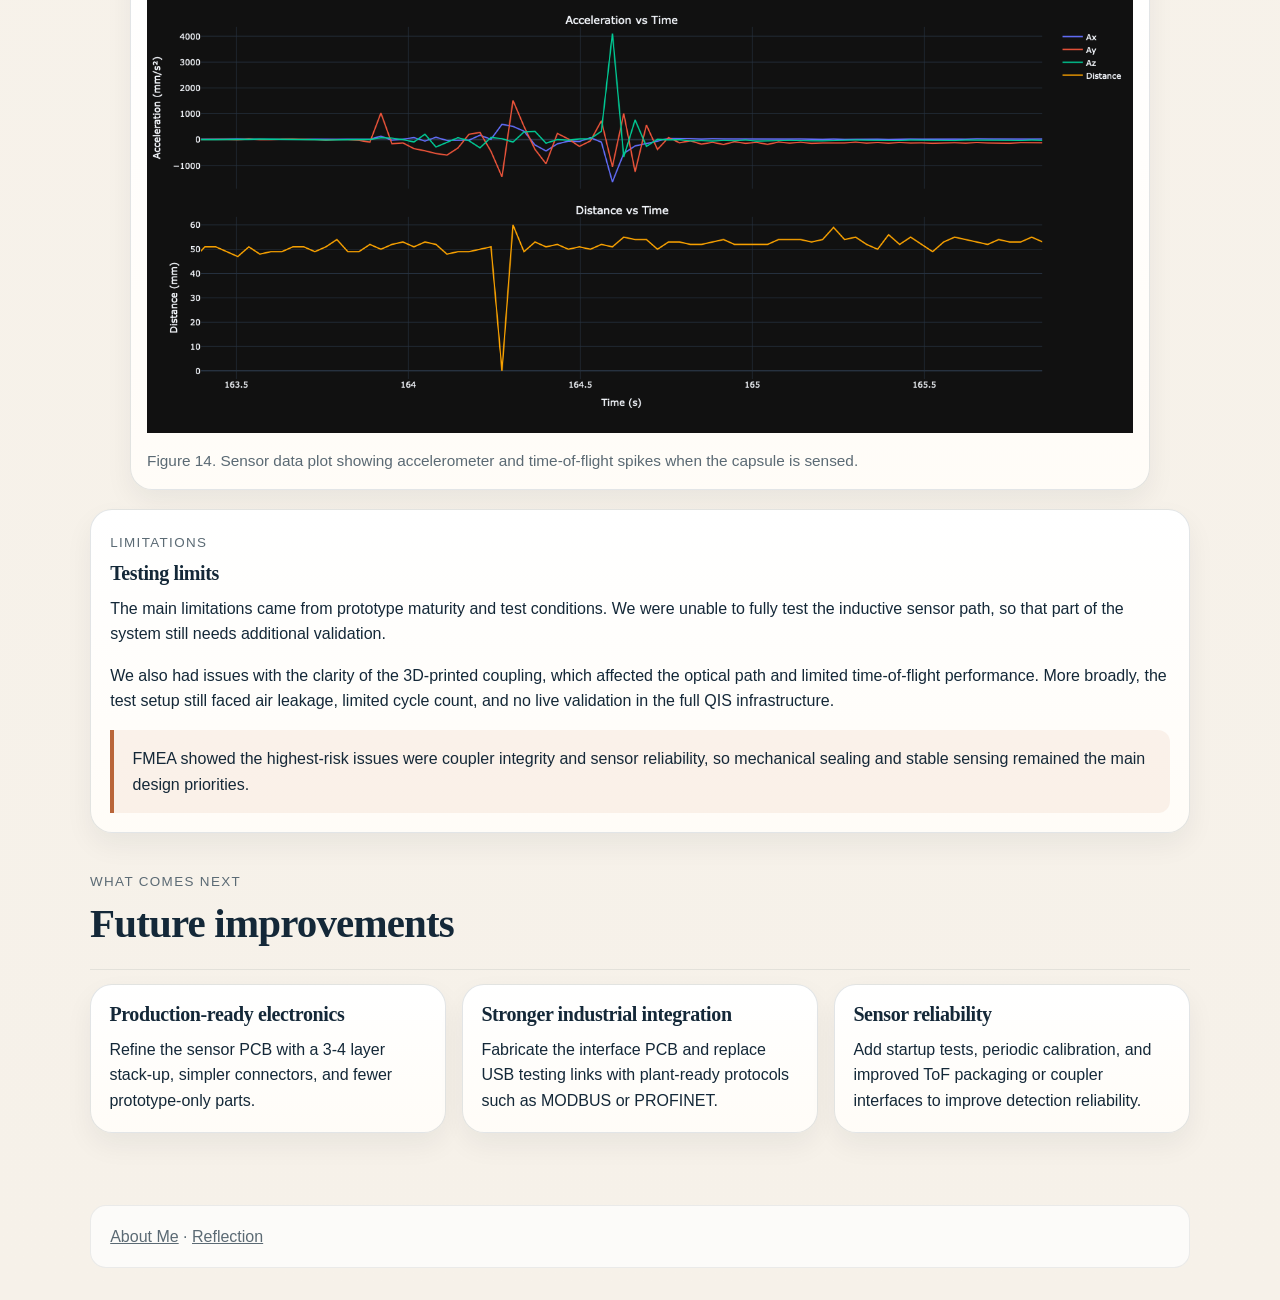
==== commit ae3e208d: "Fix figure captions and numbering" ====
--- a/project.html
+++ b/project.html
@@ -31,8 +31,8 @@
           For my capstone project with ARTMS, I worked on a system to track radiopharmaceutical capsules inside shielded pneumatic hoses. The goal was simple: give operators clear position feedback without opening the system or interrupting production.
         </p>
         <figure class="hero-figure">
-          <span class="figure-title">Figure 1. Final Design Model</span>
           <img src="finaldeisng.png" alt="Final 3D model of the QIS capsule tracking system with all major components.">
+          <figcaption>Figure 1. Final design model of the QIS capsule tracking system.</figcaption>
         </figure>
         <div class="hero-group">
           <span class="hero-group-label">Project Details</span>
@@ -118,7 +118,6 @@
           </p>
           <div class="embedded-video-stack">
             <figure class="viz">
-              <span class="figure-title">Figure 2. ARTMS System Video</span>
               <div class="video-shell">
                 <video class="video-frame" controls preload="metadata">
                   <source src="https://artms.ca/wp-content/themes/artms-2021/videos/expand_your_reach_telix.mp4" type="video/mp4">
@@ -126,17 +125,16 @@
                 </video>
               </div>
               <figcaption>
-                ARTMS overview video showing the broader transfer and production system context.
+                Figure 2. ARTMS system video showing the broader transfer and production system context.
               </figcaption>
             </figure>
           </div>
         </article>
 
         <figure class="viz">
-          <span class="figure-title">Transfer System Overview</span>
           <img src="transferiamge.png" alt="ARTMS transfer hose system showing the send and receive station, transfer hose, and target capsule.">
           <figcaption>
-            Figure 1. Transfer system overview showing the send and receive station, transfer hose, and target capsule location.
+            Figure 3. Transfer system overview showing the send and receive station, transfer hose, and target capsule location.
           </figcaption>
         </figure>
       </div>
@@ -190,7 +188,6 @@
     <section class="section" id="solution">
       <div class="grid-2">
         <figure class="viz">
-          <span class="figure-title">Concept Comparison</span>
           <div class="comparison-chart">
             <div class="bar-row">
               <strong>Wheel bot</strong>
@@ -224,7 +221,7 @@
             </div>
           </div>
           <figcaption>
-            Figure 2. Weighted decision matrix results from the design report. Sensing concepts consistently outperformed robotic concepts, which pushed the project toward a modular sensor architecture.
+            Figure 4. Concept comparison using a weighted decision matrix from the design report. Sensing concepts consistently outperformed robotic concepts, which pushed the project toward a modular sensor architecture.
           </figcaption>
         </figure>
 
@@ -248,10 +245,9 @@
 
       <div class="media-grid">
         <figure class="viz">
-          <span class="figure-title">Test Bench Image</span>
           <img src="DSC00459.JPG" alt="Bench-scale test setup for the QIS capsule tracking system.">
           <figcaption>
-            Figure 3. Bench-scale test setup used to evaluate the sensing system during prototype validation.
+            Figure 5. Bench-scale test setup used to evaluate the sensing system during prototype validation.
           </figcaption>
         </figure>
 
@@ -277,30 +273,27 @@
           This group shows the physical test environment used to validate the prototype. The goal was to create a repeatable setup that connected the hose, air supply, sensor mounts, and supporting hardware into one usable bench system.
         </p>
         <p>
-          Figures 5 to 7 show the test interface, the 3D-printed connection hardware, and the coupling used in the final product. The coupling connects two hoses together and also provides a mounting point for the sensor PCB.
+          Figures 6 to 8 show the test interface, the 3D-printed connection hardware, and the coupling used in the final product. The coupling connects two hoses together and also provides a mounting point for the sensor PCB.
         </p>
       </article>
 
       <div class="grid-3 build-gallery">
         <figure class="viz">
-          <span class="figure-title">Test Setup Interface</span>
           <img src="testsetup.png" alt="Test bench setup interface for the QIS capsule tracking prototype.">
           <figcaption>
-            Figure 5. Test setup interface used to organize and run the prototype bench system.
-          </figcaption>
-        </figure>
-        <figure class="viz">
-          <span class="figure-title">3D-Printed Interface</span>
+            Figure 6. Test setup interface used to organize and run the prototype bench system.
+          </figcaption>
+        </figure>
+        <figure class="viz">
           <img src="Picture3.png" alt="3D-printed interface connecting the hose to the air compressor.">
           <figcaption>
-            Figure 6. 3D-printed interface connecting the hose to the air compressor during testing.
-          </figcaption>
-        </figure>
-        <figure class="viz">
-          <span class="figure-title">Coupling</span>
+            Figure 7. 3D-printed interface connecting the hose to the air compressor during testing.
+          </figcaption>
+        </figure>
+        <figure class="viz">
           <img src="coupling.png" alt="Coupling component used in the QIS capsule tracking system test setup.">
           <figcaption>
-            Figure 7. Coupling used to connect the hose into the pneumatic test setup.
+            Figure 8. Coupling used to connect the hose into the pneumatic test setup.
           </figcaption>
         </figure>
       </div>
@@ -312,23 +305,21 @@
           This group shows the core electronics used in the prototype. The sensing system relied on a hose-mounted board to detect capsule motion and an interface board to gather signals from the distributed nodes.
         </p>
         <p>
-          Figures 8 and 9 show the custom sensor PCB and the interface PCB that collected data and passed it forward to the HMI. In the final design, PCB placement also helped shield the electronics and keep the hose path sealed.
+          Figures 9 and 10 show the custom sensor PCB and the interface PCB that collected data and passed it forward to the HMI. In the final design, PCB placement also helped shield the electronics and keep the hose path sealed.
         </p>
       </article>
 
       <div class="grid-2 build-gallery">
         <figure class="viz">
-          <span class="figure-title">Sensor PCB</span>
           <img src="DSC00461.JPG" alt="Custom sensor PCB designed to be mounted on the hose.">
           <figcaption>
-            Figure 8. Custom sensor PCB designed to mount directly on the hose for capsule detection.
-          </figcaption>
-        </figure>
-        <figure class="viz">
-          <span class="figure-title">Interface PCB</span>
+            Figure 9. Custom sensor PCB designed to mount directly on the hose for capsule detection.
+          </figcaption>
+        </figure>
+        <figure class="viz">
           <img src="interfacepcb.jpg" alt="Interface PCB that collects data from the sensor PCBs and sends it to the HMI.">
           <figcaption>
-            Figure 9. Interface PCB used to collect sensor data and send it to the HMI.
+            Figure 10. Interface PCB used to collect sensor data and send it to the HMI.
           </figcaption>
         </figure>
       </div>
@@ -340,23 +331,21 @@
           This group shows how the system output was presented to the operator. The HMI was designed both for demonstration and for a more integration-focused workflow.
         </p>
         <p>
-          Figures 10 and 11 show two interface directions: one used for demonstration and one intended for PLC-oriented integration so the system could connect more directly with plant controls.
+          Figures 11 and 12 show two interface directions: one used for demonstration and one intended for PLC-oriented integration so the system could connect more directly with plant controls.
         </p>
       </article>
 
       <div class="grid-2 build-gallery">
         <figure class="viz">
-          <span class="figure-title">HMI for PLC Integration</span>
           <img src="hmi2.PNG" alt="HMI screen prepared for PLC integration.">
           <figcaption>
-            Figure 10. HMI concept prepared for PLC-oriented integration.
-          </figcaption>
-        </figure>
-        <figure class="viz">
-          <span class="figure-title">HMI Demo</span>
+            Figure 11. HMI concept prepared for PLC-oriented integration.
+          </figcaption>
+        </figure>
+        <figure class="viz">
           <img src="hmi1.PNG" alt="HMI screen used for demonstration of the capsule tracking system.">
           <figcaption>
-            Figure 11. Demonstration HMI used to show live system behavior.
+            Figure 12. Demonstration HMI used to show live system behavior.
           </figcaption>
         </figure>
       </div>
@@ -368,7 +357,6 @@
           This video is included as a final summary artifact for the project. It is separate from the build groups above and gives a concise overview of the system concept, prototype, and final direction.
         </p>
         <figure class="viz">
-          <span class="figure-title">Figure 12. Capstone Video</span>
           <div class="video-shell">
             <iframe
               class="video-frame"
@@ -380,7 +368,7 @@
             ></iframe>
           </div>
           <figcaption>
-            Capstone video showing the project direction, sensing concept, and final system summary.
+            Figure 13. Capstone video showing the project direction, sensing concept, and final system summary.
           </figcaption>
         </figure>
       </article>
@@ -436,7 +424,7 @@
       <article class="panel build-group-copy">
           <h3>Sensor data plot</h3>
           <p>
-            Figure 13 shows accelerometer and time-of-flight data collected during testing. The spikes align with capsule motion and indicate when the system sensed the capsule passing through the setup.
+            Figure 14 shows accelerometer and time-of-flight data collected during testing. The spikes align with capsule motion and indicate when the system sensed the capsule passing through the setup.
           </p>
           <div class="callout">
             The key result was feasibility: the prototype produced detectable sensor responses and usable live feedback in controlled testing.
@@ -444,10 +432,9 @@
       </article>
 
       <figure class="viz testing-plot">
-          <span class="figure-title">Sensor Data Plot</span>
           <img src="newplot-2.png" alt="Accelerometer and time-of-flight sensor data where spikes indicate sensing of the capsule.">
           <figcaption>
-            Figure 13. Accelerometer and time-of-flight sensor data showing spikes when the capsule is sensed.
+            Figure 14. Sensor data plot showing accelerometer and time-of-flight spikes when the capsule is sensed.
           </figcaption>
       </figure>
 
--- a/styles.css
+++ b/styles.css
@@ -38,6 +38,7 @@
     linear-gradient(180deg, #faf6ef 0%, var(--bg) 100%);
   font-family: "Trebuchet MS", "Gill Sans", "Segoe UI", sans-serif;
   line-height: 1.6;
+  animation: pageFade 520ms ease-out both;
 }
 
 a {
@@ -153,6 +154,10 @@
   border: 1px solid var(--line);
   border-radius: var(--radius-lg);
   box-shadow: var(--shadow);
+  transition:
+    transform 220ms ease,
+    box-shadow 220ms ease,
+    border-color 220ms ease;
 }
 
 .hero-panel {
@@ -160,6 +165,18 @@
   position: relative;
   overflow: hidden;
 }
+
+.hero-panel > * {
+  animation: riseIn 560ms ease-out both;
+}
+
+.hero-panel > *:nth-child(1) { animation-delay: 40ms; }
+.hero-panel > *:nth-child(2) { animation-delay: 90ms; }
+.hero-panel > *:nth-child(3) { animation-delay: 140ms; }
+.hero-panel > *:nth-child(4) { animation-delay: 190ms; }
+.hero-panel > *:nth-child(5) { animation-delay: 240ms; }
+.hero-panel > *:nth-child(6) { animation-delay: 290ms; }
+.hero-panel > *:nth-child(7) { animation-delay: 340ms; }
 
 .hero-figure {
   margin: 1.35rem 0 0;
@@ -170,6 +187,7 @@
   border-radius: var(--radius-md);
   border: 1px solid rgba(20, 40, 56, 0.08);
   background: white;
+  transition: transform 260ms ease, box-shadow 260ms ease;
 }
 
 .hero-panel::after {
@@ -271,7 +289,12 @@
   border-radius: 999px;
   padding: 0.88rem 1.25rem;
   font-weight: 700;
-  transition: 180ms ease;
+  transition:
+    transform 180ms ease,
+    box-shadow 180ms ease,
+    background-color 180ms ease,
+    border-color 180ms ease,
+    color 180ms ease;
 }
 
 .button {
@@ -280,7 +303,7 @@
 }
 
 .button:hover {
-  transform: translateY(-1px);
+  transform: translateY(-2px);
   box-shadow: 0 18px 36px rgba(20, 40, 56, 0.18);
 }
 
@@ -288,6 +311,13 @@
   color: var(--ink);
   border: 1px solid rgba(20, 40, 56, 0.18);
   background: rgba(255, 255, 255, 0.75);
+}
+
+.ghost-button:hover {
+  transform: translateY(-2px);
+  border-color: rgba(15, 124, 129, 0.25);
+  background: rgba(255, 255, 255, 0.96);
+  box-shadow: 0 12px 26px rgba(20, 40, 56, 0.1);
 }
 
 .hero-side {
@@ -319,6 +349,7 @@
   object-position: center 28%;
   border-radius: 28px;
   box-shadow: 0 16px 36px rgba(20, 40, 56, 0.16);
+  transition: transform 280ms ease, box-shadow 280ms ease;
 }
 
 .tag {
@@ -452,6 +483,7 @@
   overflow: hidden;
   border: 1px solid rgba(20, 40, 56, 0.1);
   background: #0f1720;
+  transition: transform 220ms ease, box-shadow 220ms ease, border-color 220ms ease;
 }
 
 .project-overview-media {
@@ -602,7 +634,6 @@
   background: linear-gradient(90deg, #0f7c81, #e2a339);
 }
 
-.figure-title,
 .eyebrow {
   display: inline-block;
   color: var(--muted);
@@ -616,7 +647,35 @@
   padding: 1rem;
 }
 
-.viz figcaption {
+.panel:hover,
+.stat-card:hover,
+.timeline-card:hover,
+.project-card:hover,
+.reflection-card:hover,
+.contact-card:hover,
+.skill-card:hover,
+.resume-card:hover,
+.viz:hover {
+  transform: translateY(-3px);
+  box-shadow: 0 18px 36px rgba(20, 40, 56, 0.1);
+  border-color: rgba(20, 40, 56, 0.16);
+}
+
+.viz:hover img,
+.hero-figure:hover img,
+.personal-photo:hover img {
+  transform: scale(1.015);
+}
+
+.viz:hover .video-shell,
+.panel:hover .video-shell {
+  transform: translateY(-2px);
+  box-shadow: 0 14px 30px rgba(20, 40, 56, 0.18);
+  border-color: rgba(15, 124, 129, 0.22);
+}
+
+.viz figcaption,
+.hero-figure figcaption {
   margin-top: 1rem;
   color: var(--muted);
   font-size: 0.96rem;
@@ -788,6 +847,7 @@
 .project-anchors a:hover {
   background: rgba(15, 124, 129, 0.08);
   border-color: rgba(15, 124, 129, 0.28);
+  transform: translateY(-1px);
 }
 
 .accent-text {
@@ -800,6 +860,39 @@
 
 .tight {
   margin-bottom: 0.4rem;
+}
+
+@keyframes pageFade {
+  from {
+    opacity: 0;
+  }
+  to {
+    opacity: 1;
+  }
+}
+
+@keyframes riseIn {
+  from {
+    opacity: 0;
+    transform: translateY(18px);
+  }
+  to {
+    opacity: 1;
+    transform: translateY(0);
+  }
+}
+
+@media (prefers-reduced-motion: reduce) {
+  html {
+    scroll-behavior: auto;
+  }
+
+  *,
+  *::before,
+  *::after {
+    animation: none !important;
+    transition: none !important;
+  }
 }
 
 @media (max-width: 980px) {
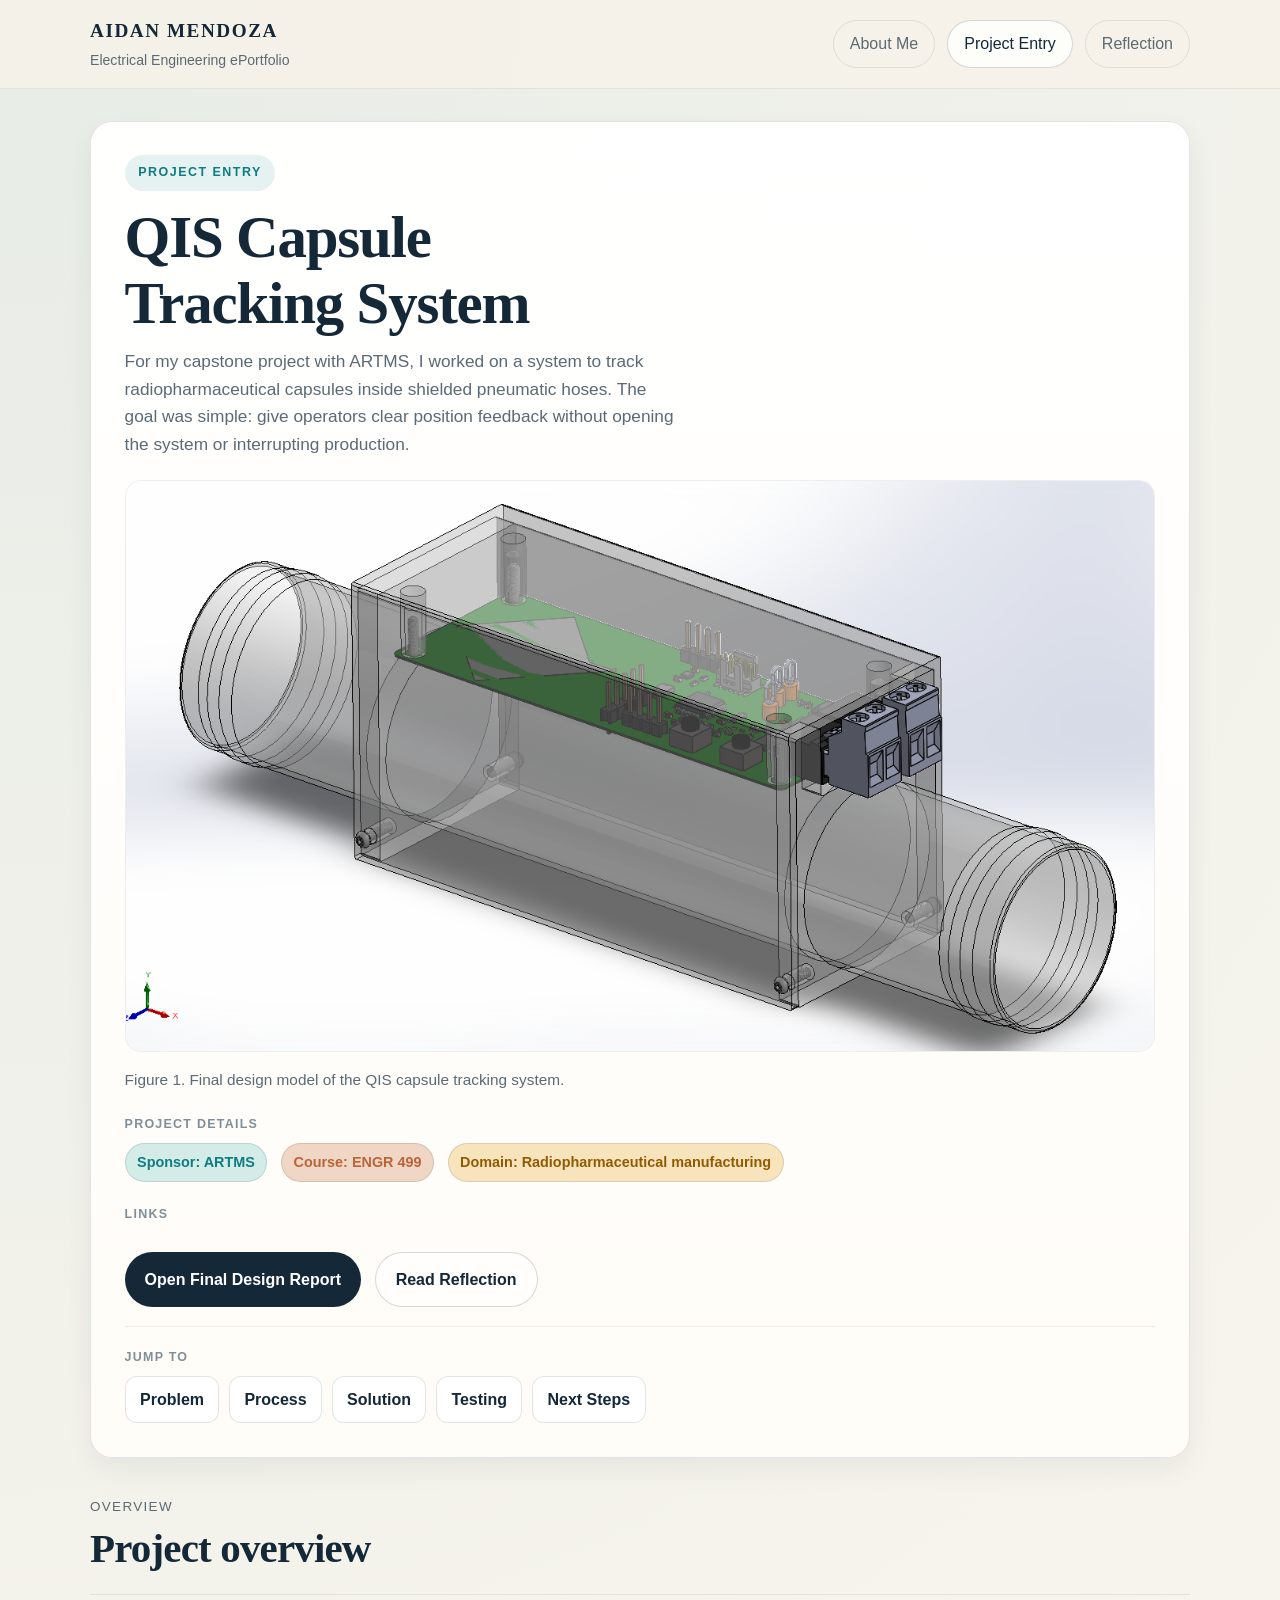
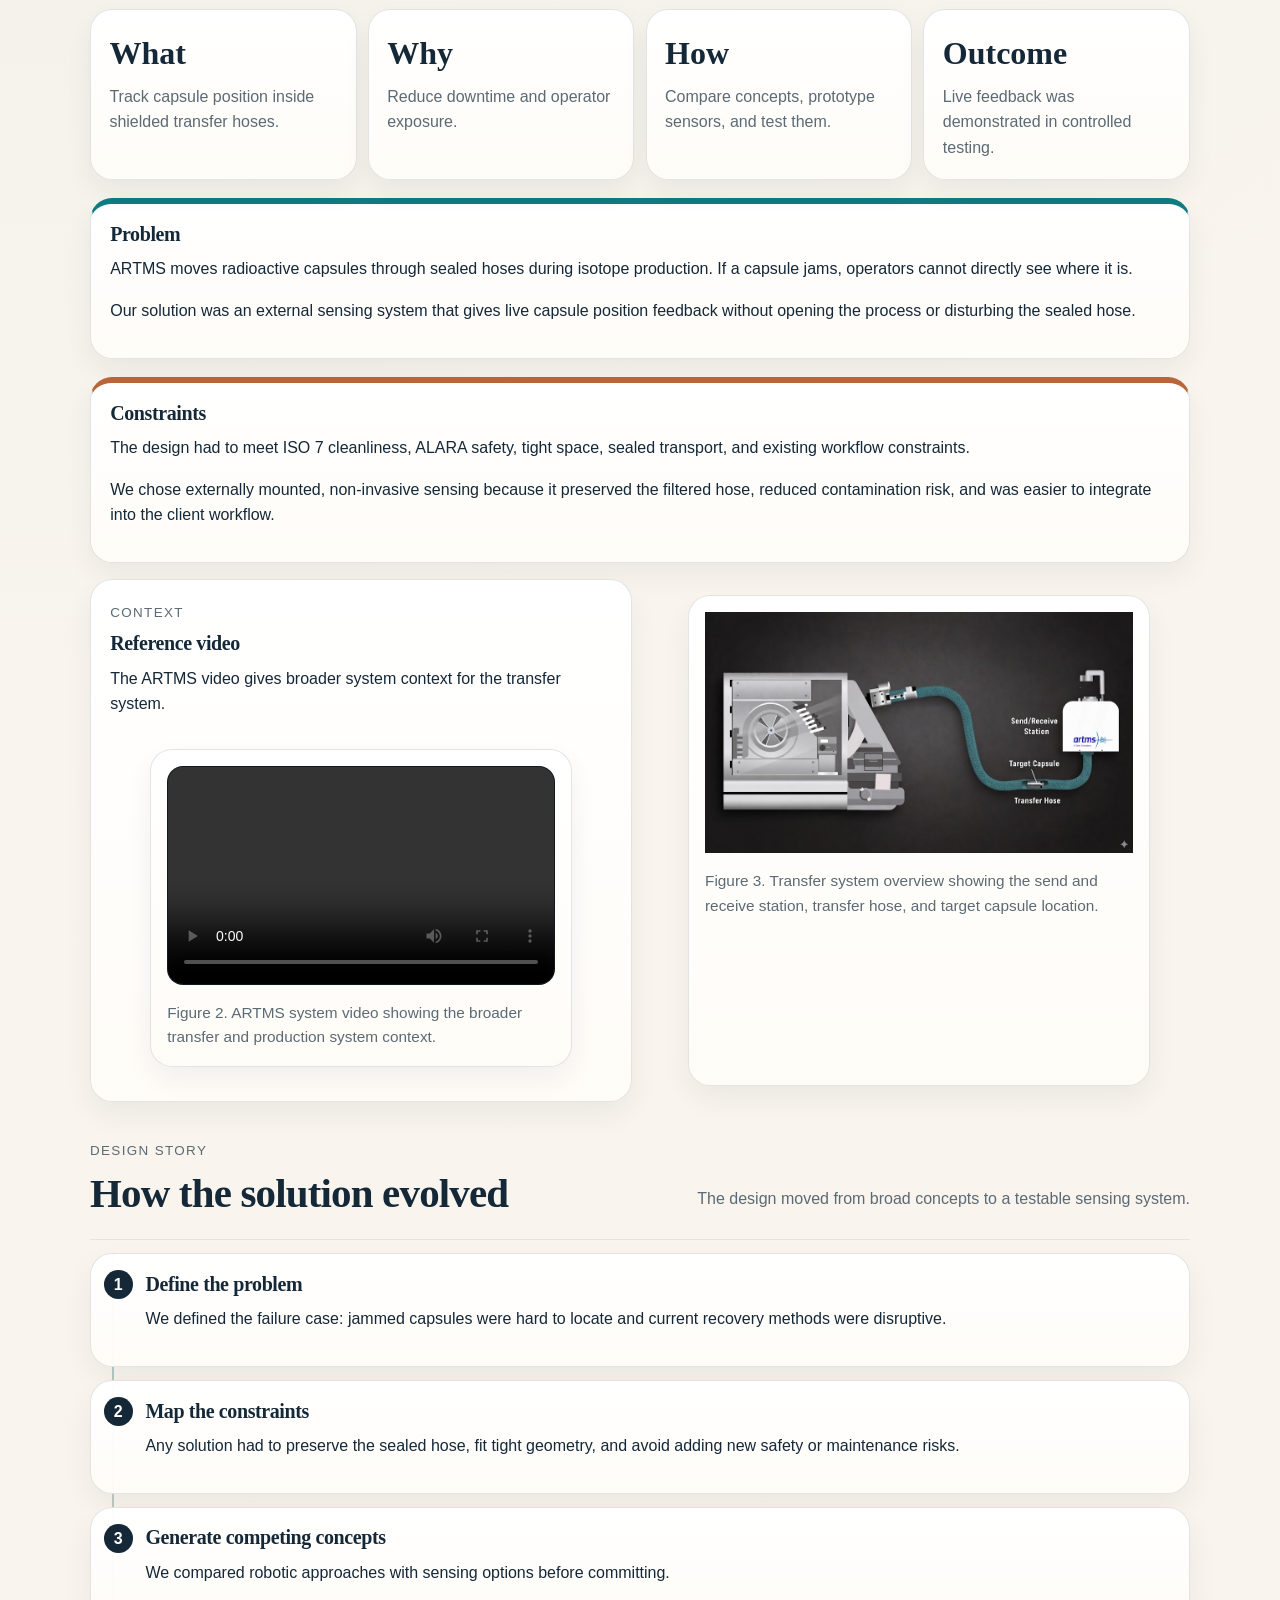
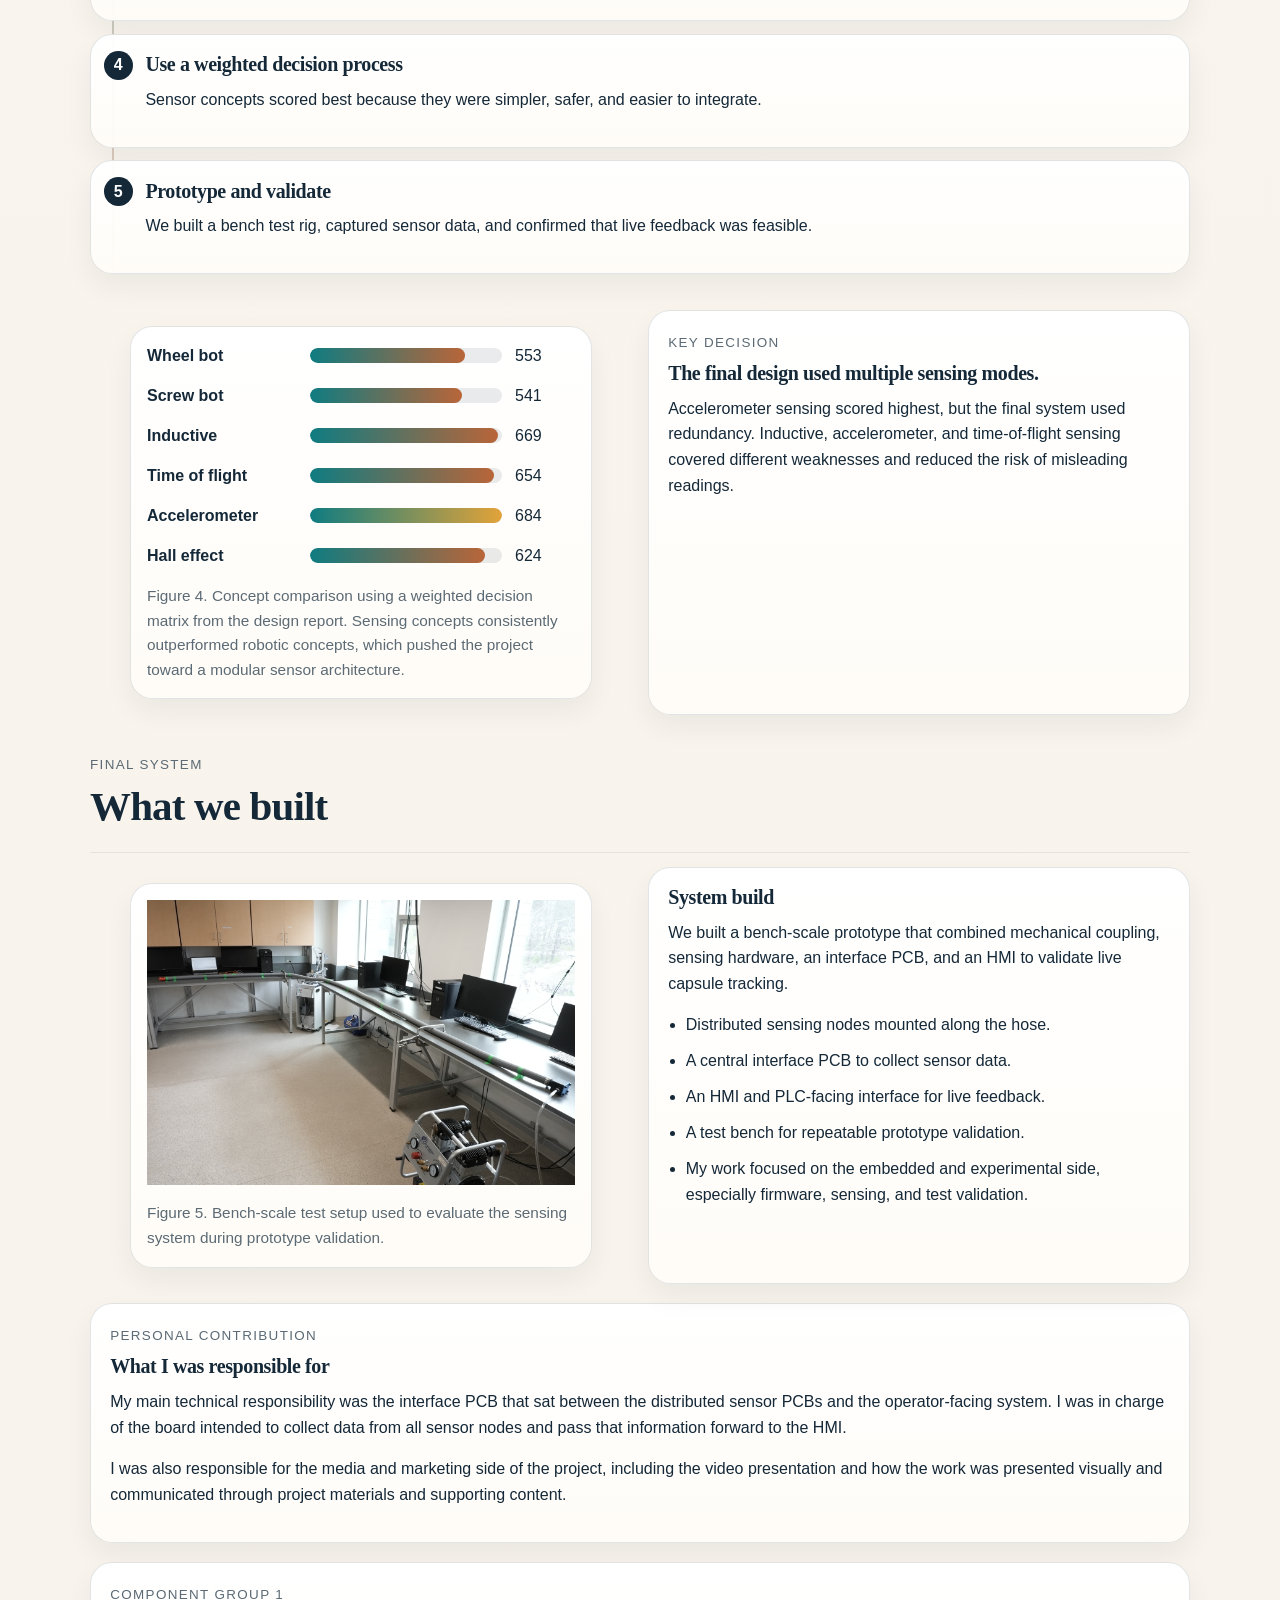
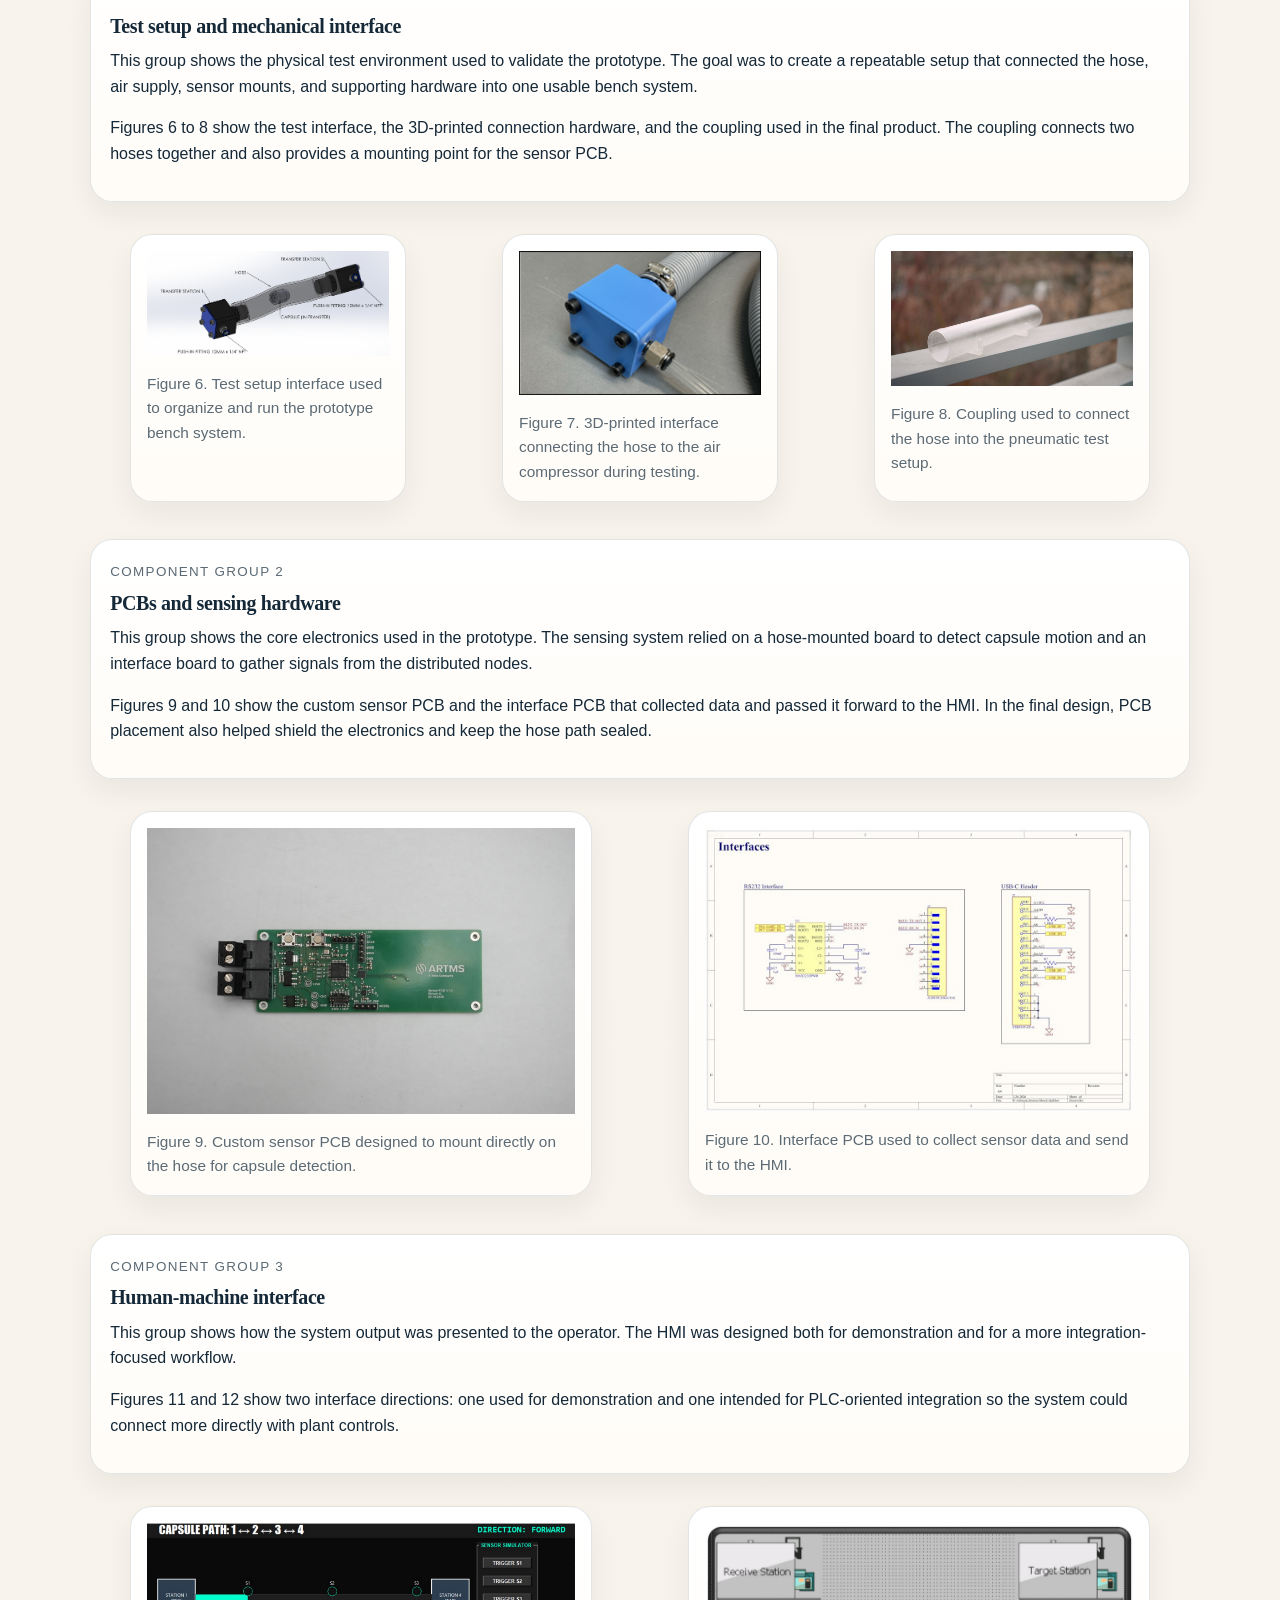
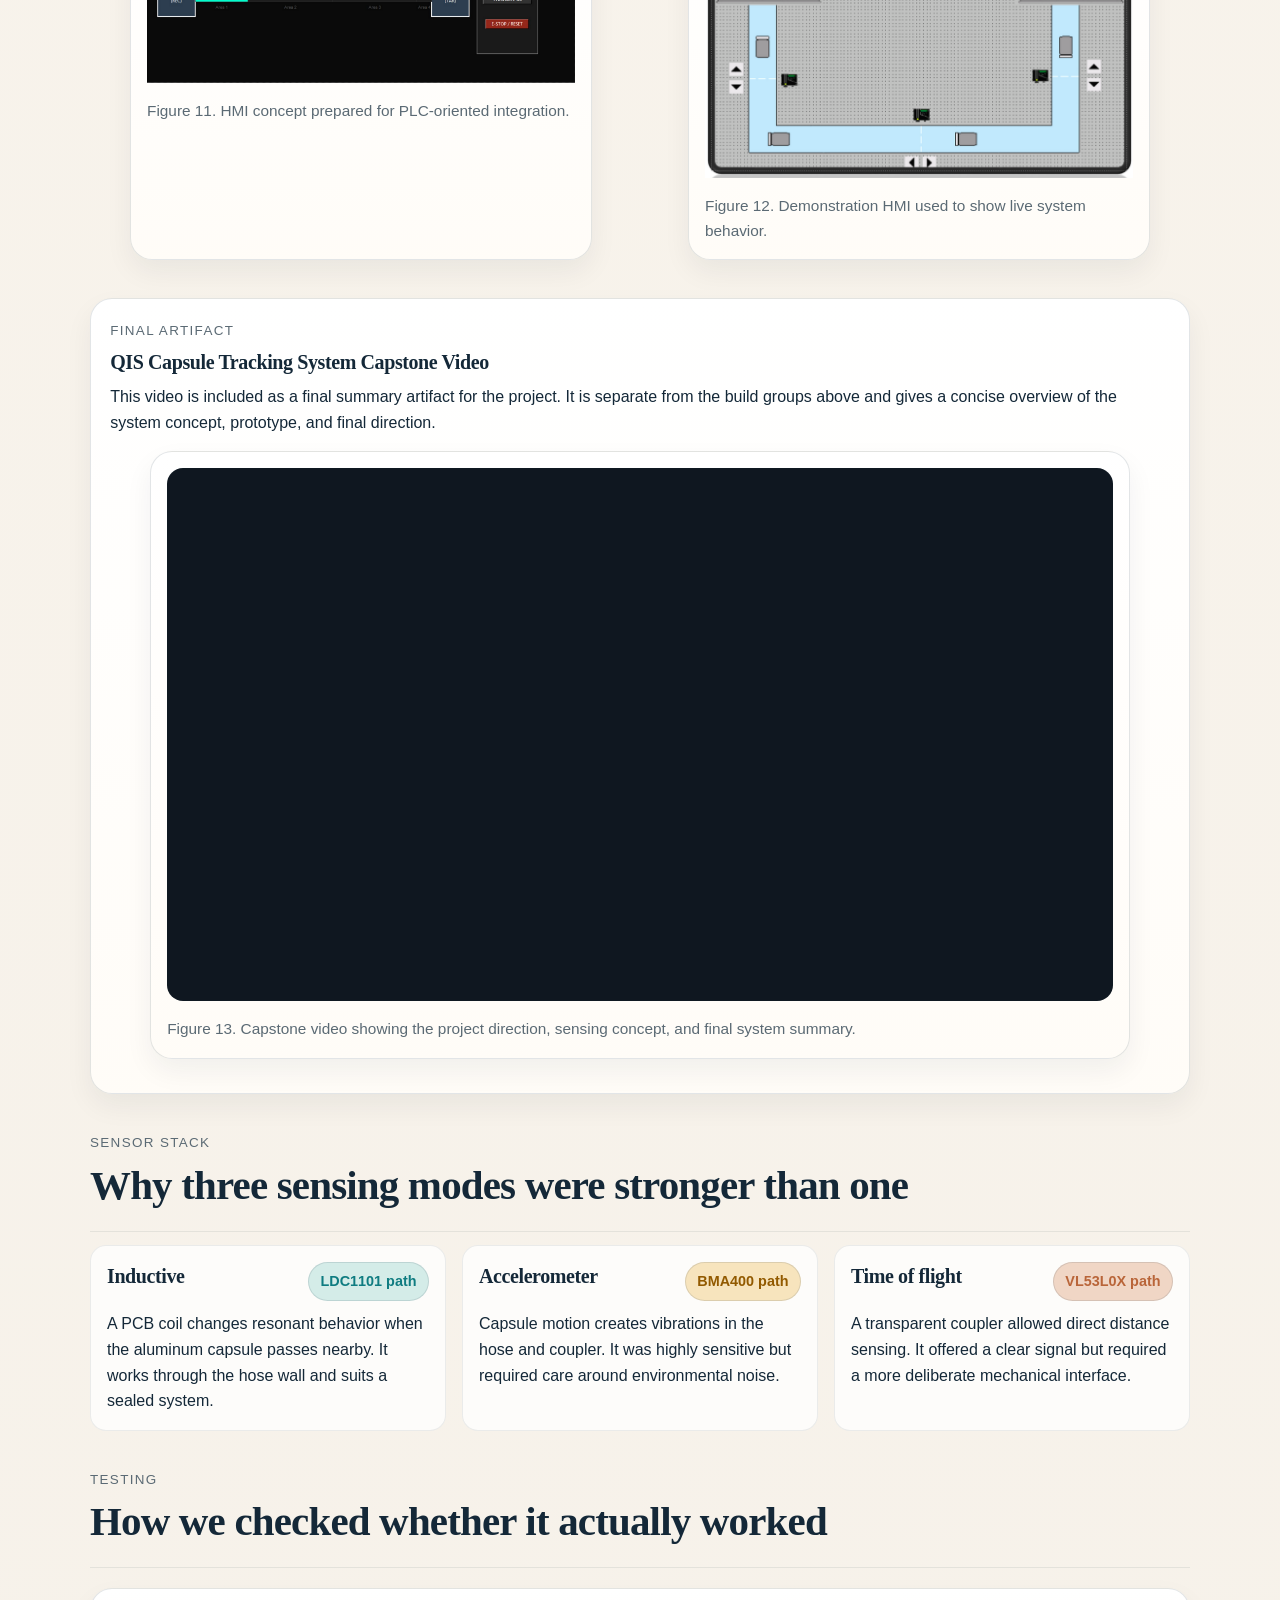
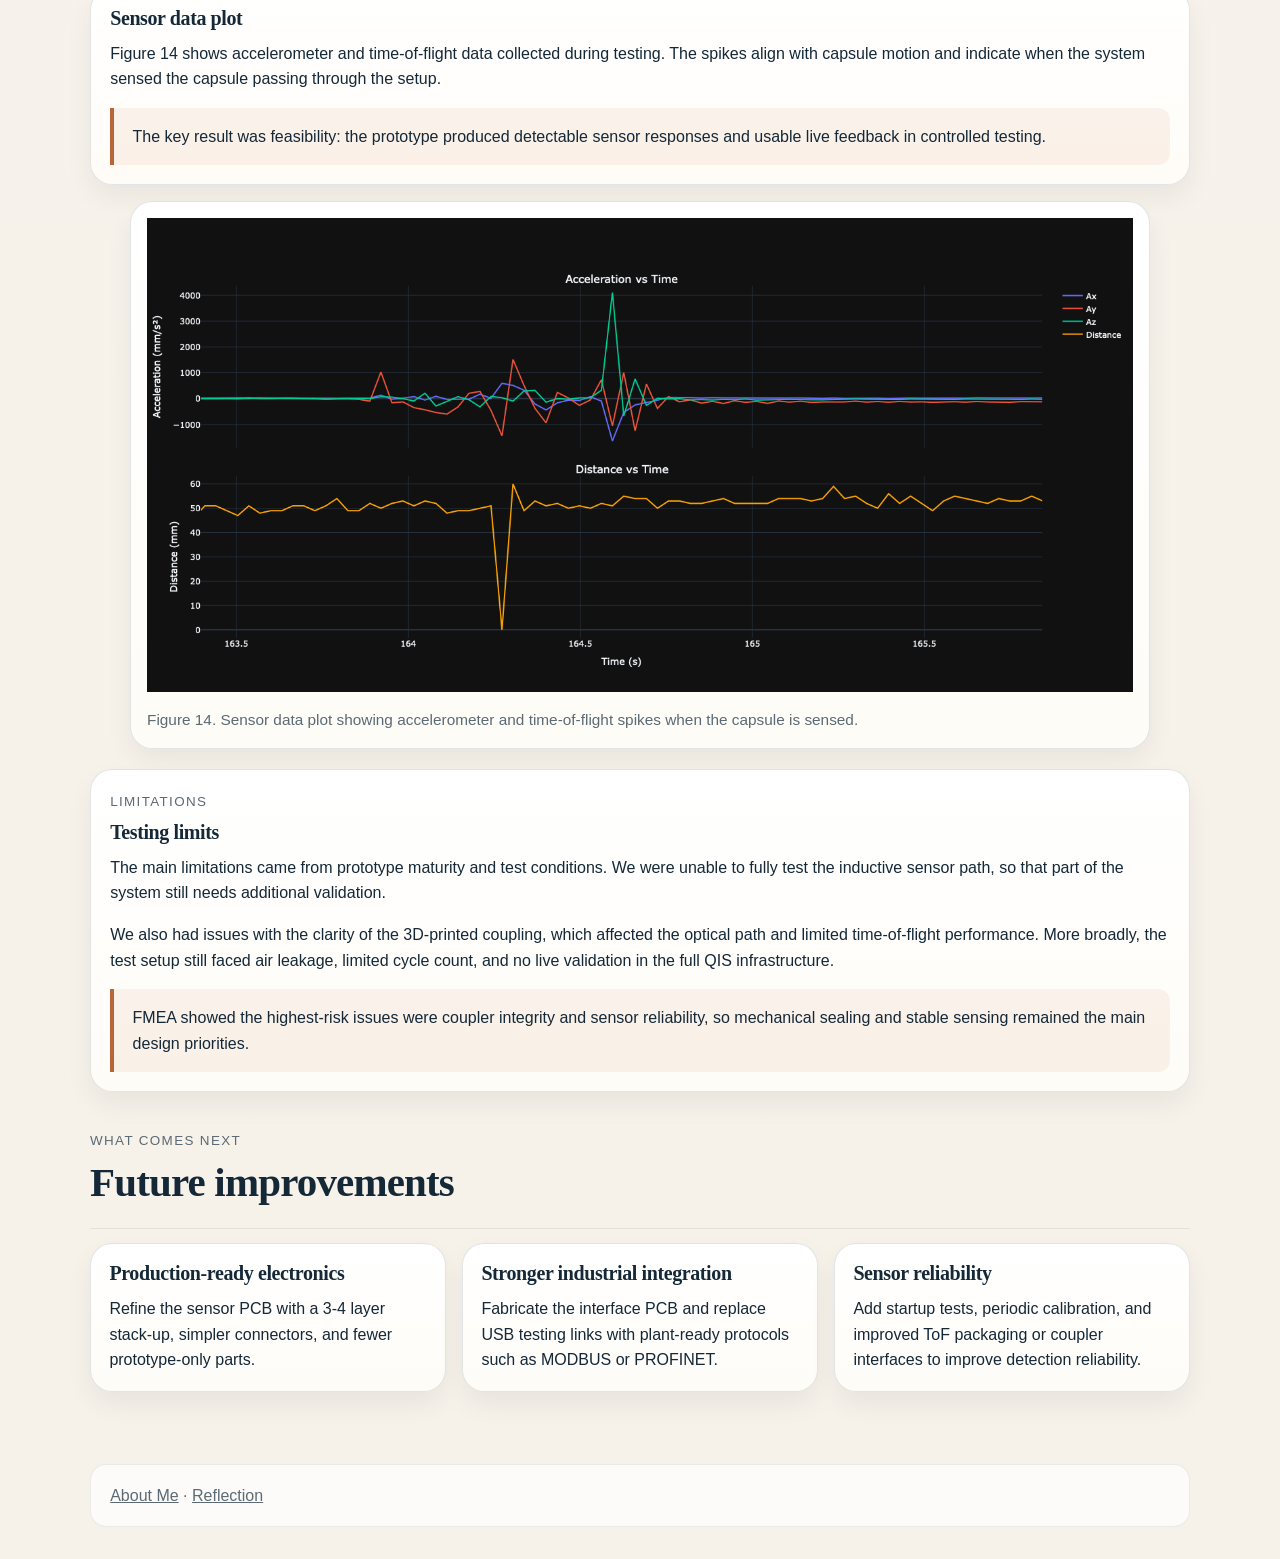
==== commit 28351cb9: "Updated personal contribution" ====
--- a/project.html
+++ b/project.html
@@ -267,6 +267,17 @@
       </div>
 
       <article class="panel build-group-copy">
+        <span class="eyebrow">Personal Contribution</span>
+        <h3>What I was responsible for</h3>
+        <p>
+          My main technical responsibility was the interface PCB that sat between the distributed sensor PCBs and the operator-facing system. I was in charge of the board intended to collect data from all sensor nodes and pass that information forward to the HMI.
+        </p>
+        <p>
+          I was also responsible for the media and marketing side of the project, including the video presentation and how the work was presented visually and communicated through project materials and supporting content.
+        </p>
+      </article>
+
+      <article class="panel build-group-copy">
         <span class="eyebrow">Component Group 1</span>
         <h3>Test setup and mechanical interface</h3>
         <p>
